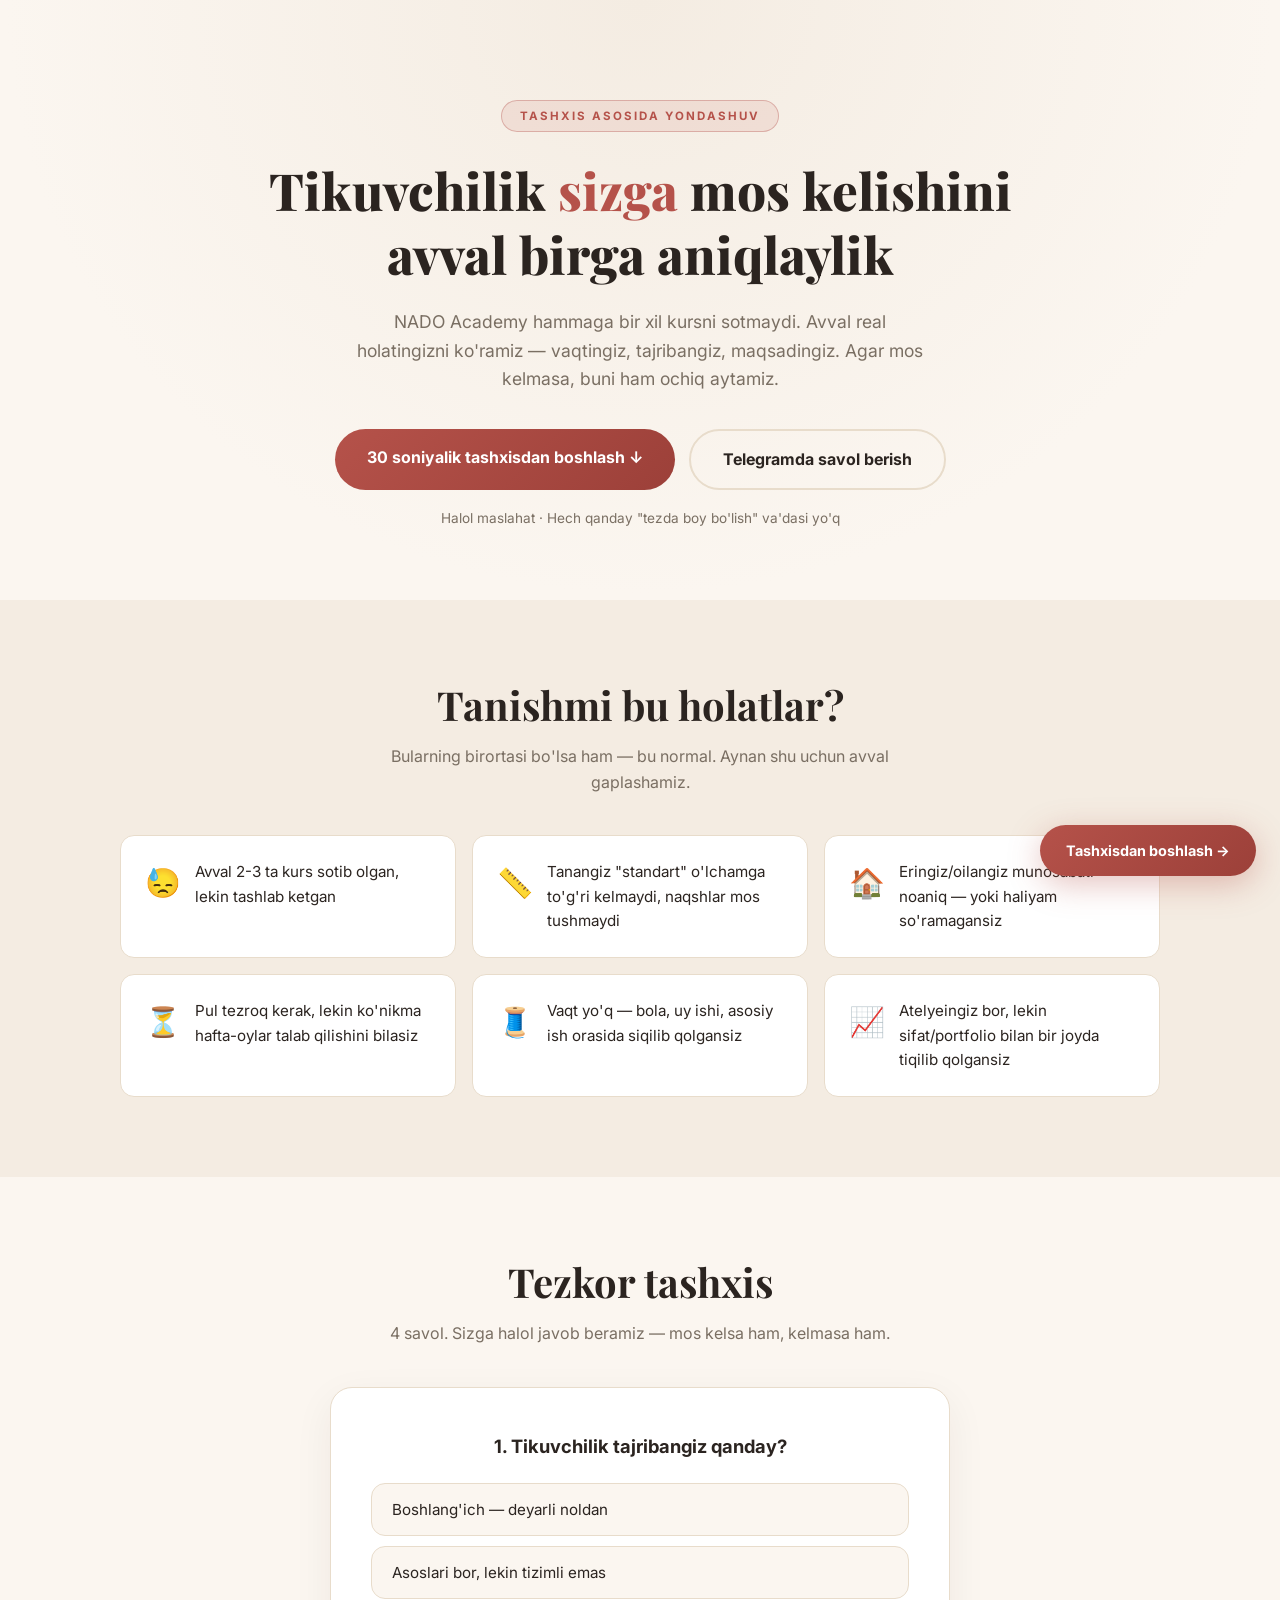
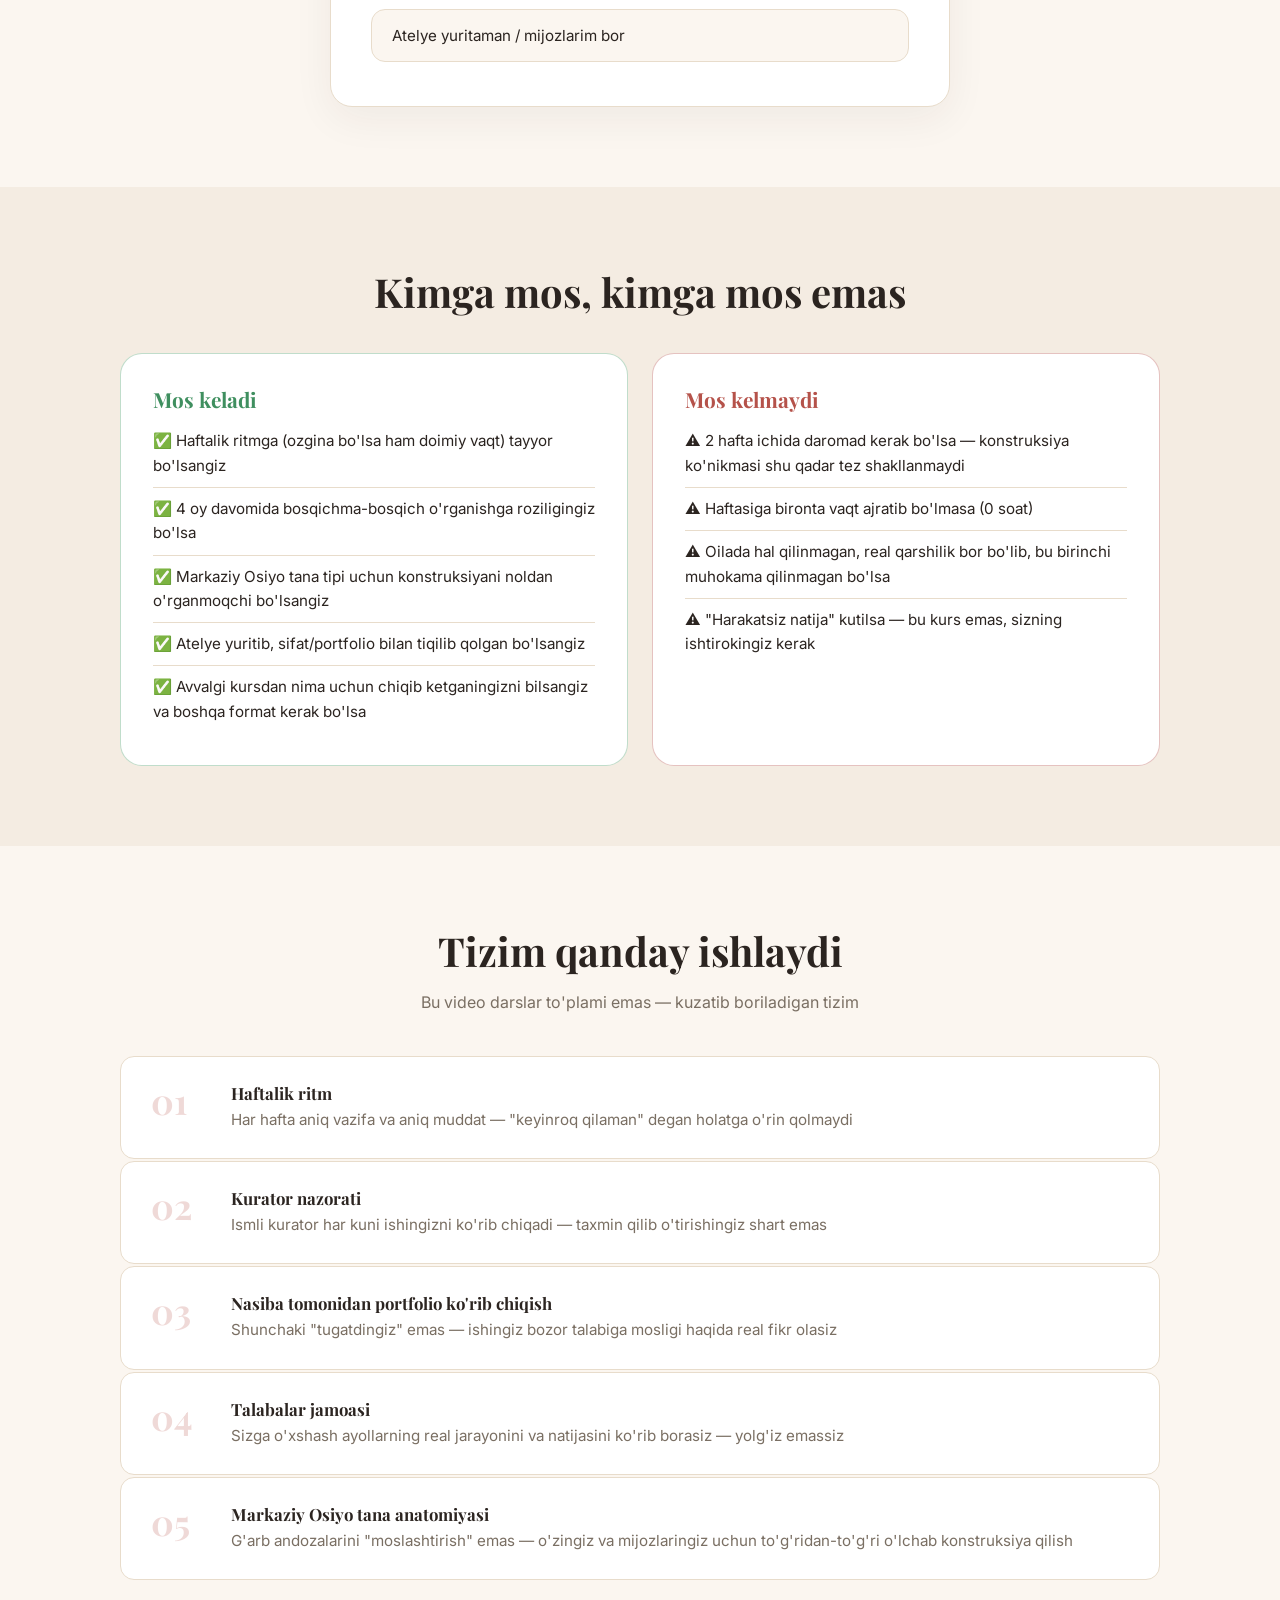
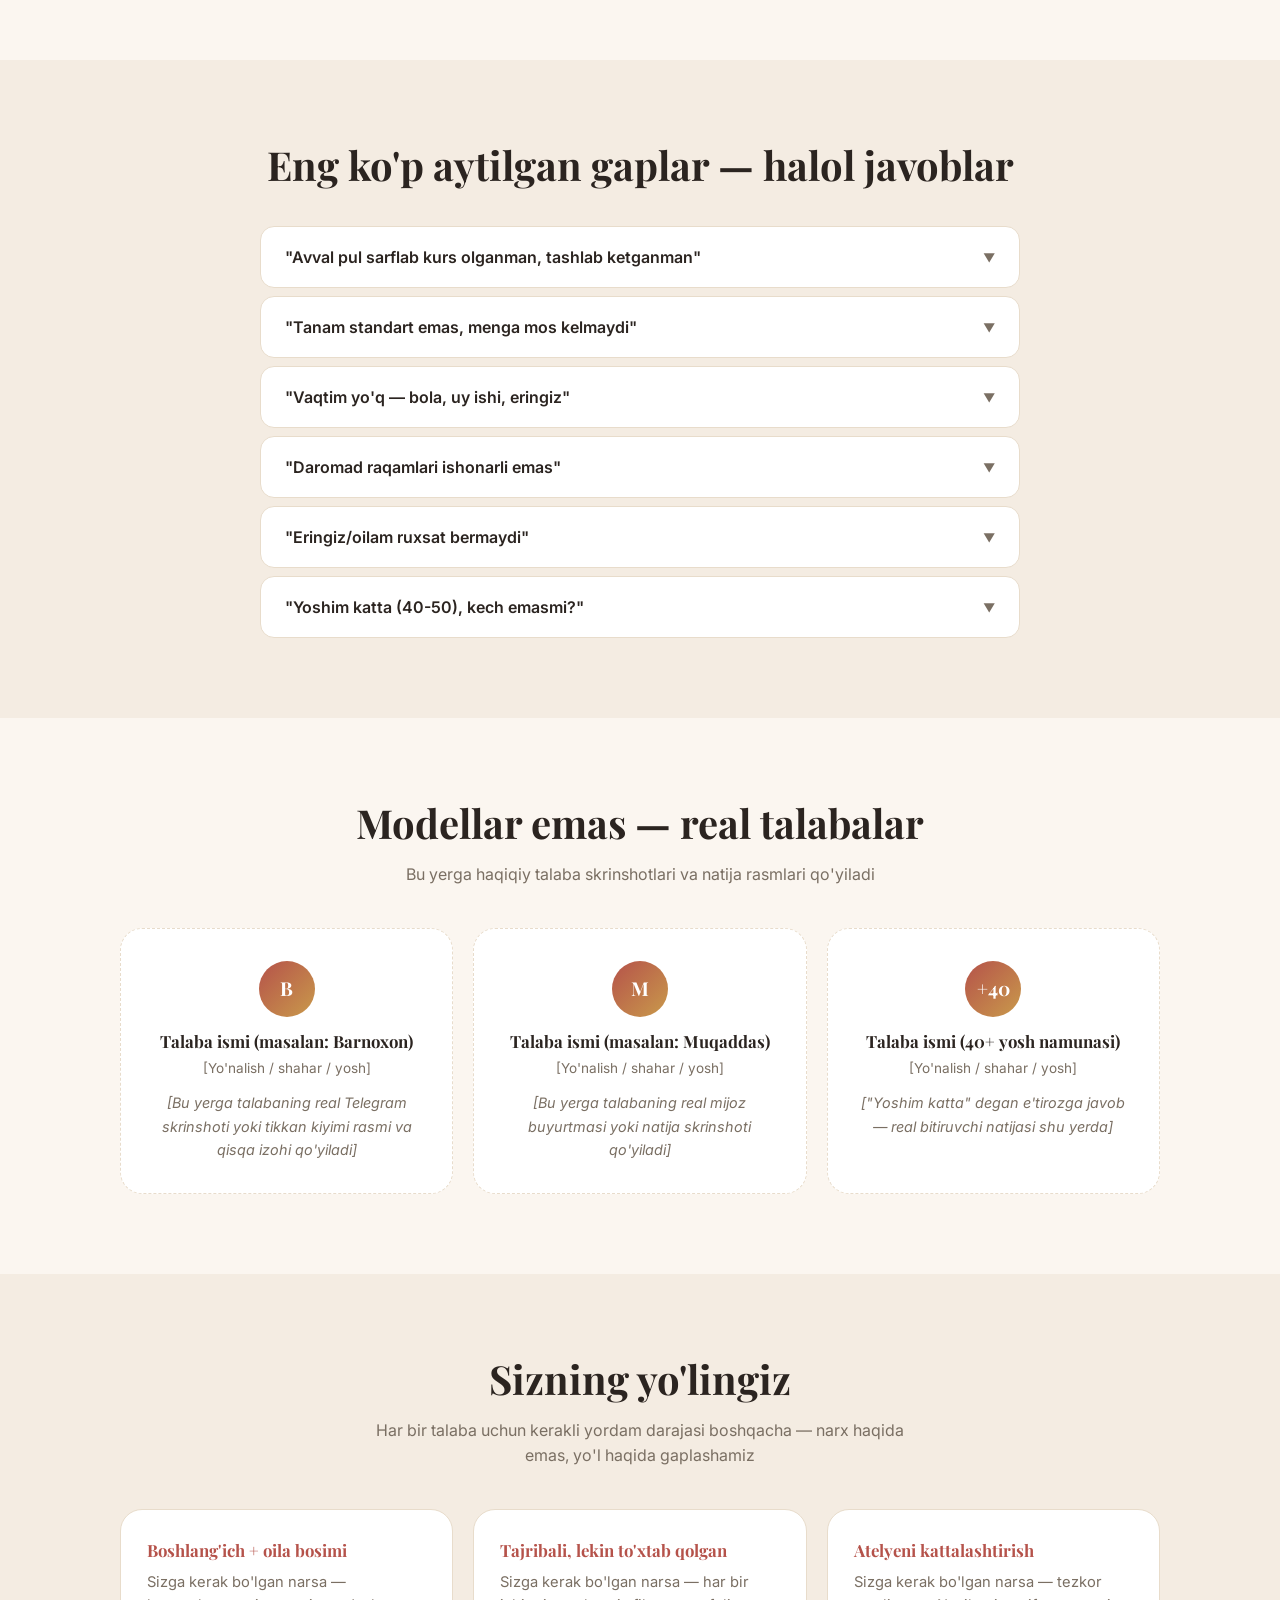
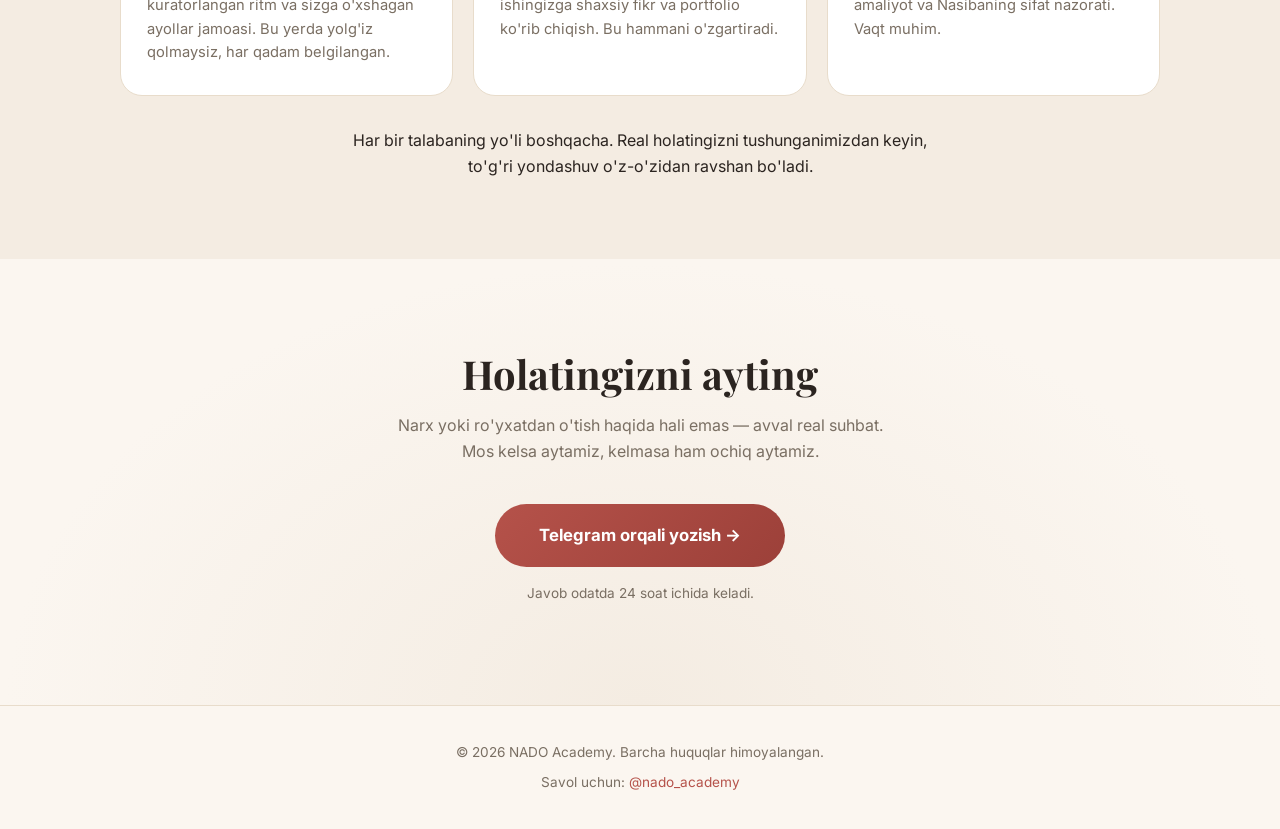
==== website-sewing/index.html @ 24479445 "feat: add NADO Academy diagnostic landing page for sewing course Separate landing page (website-sewi" ====
<!DOCTYPE html>
<html lang="uz">
<head>
  <meta charset="UTF-8" />
  <meta name="viewport" content="width=device-width, initial-scale=1.0" />
  <title>NADO Academy — Tikuvchilikda sizga mos yo'lni birga topamiz</title>
  <meta name="description" content="Kurs sotmaymiz — avval real holatingizni tahlil qilamiz. Konstruksiya, tikuv va atelye uchun halol tashxis va shaxsiy yo'l." />
  <link rel="preconnect" href="https://fonts.googleapis.com" />
  <link href="https://fonts.googleapis.com/css2?family=Playfair+Display:wght@600;700;800&family=Inter:wght@400;500;600;700;800&display=swap" rel="stylesheet" />
  <link rel="stylesheet" href="style.css" />
</head>
<body>

<!-- ═══════════════════════════════════════════
     HERO
════════════════════════════════════════════ -->
<section class="hero">
  <div class="container">
    <div class="badge">TASHXIS ASOSIDA YONDASHUV</div>
    <h1>
      Tikuvchilik <span class="accent">sizga</span> mos kelishini<br>
      avval birga aniqlaylik
    </h1>
    <p class="hero-sub">
      NADO Academy hammaga bir xil kursni sotmaydi. Avval real holatingizni ko'ramiz —
      vaqtingiz, tajribangiz, maqsadingiz. Agar mos kelmasa, buni ham ochiq aytamiz.
    </p>
    <div class="hero-actions">
      <a href="#diagnosis" class="btn btn-primary">30 soniyalik tashxisdan boshlash ↓</a>
      <a href="https://t.me/nado_academy" target="_blank" class="btn btn-outline">Telegramda savol berish</a>
    </div>
    <p class="hero-note">Halol maslahat · Hech qanday "tezda boy bo'lish" va'dasi yo'q</p>
  </div>
</section>

<!-- ═══════════════════════════════════════════
     REALITY CHECK
════════════════════════════════════════════ -->
<section class="reality">
  <div class="container">
    <h2>Tanishmi bu holatlar?</h2>
    <p class="section-sub">Bularning birortasi bo'lsa ham — bu normal. Aynan shu uchun avval gaplashamiz.</p>
    <div class="reality-grid">
      <div class="reality-card">
        <span class="reality-icon">😓</span>
        <p>Avval 2-3 ta kurs sotib olgan, lekin tashlab ketgan</p>
      </div>
      <div class="reality-card">
        <span class="reality-icon">📏</span>
        <p>Tanangiz "standart" o'lchamga to'g'ri kelmaydi, naqshlar mos tushmaydi</p>
      </div>
      <div class="reality-card">
        <span class="reality-icon">🏠</span>
        <p>Eringiz/oilangiz munosabati noaniq — yoki haliyam so'ramagansiz</p>
      </div>
      <div class="reality-card">
        <span class="reality-icon">⏳</span>
        <p>Pul tezroq kerak, lekin ko'nikma hafta-oylar talab qilishini bilasiz</p>
      </div>
      <div class="reality-card">
        <span class="reality-icon">🧵</span>
        <p>Vaqt yo'q — bola, uy ishi, asosiy ish orasida siqilib qolgansiz</p>
      </div>
      <div class="reality-card">
        <span class="reality-icon">📈</span>
        <p>Atelyeingiz bor, lekin sifat/portfolio bilan bir joyda tiqilib qolgansiz</p>
      </div>
    </div>
  </div>
</section>

<!-- ═══════════════════════════════════════════
     DIAGNOSIS QUIZ
════════════════════════════════════════════ -->
<section class="diagnosis" id="diagnosis">
  <div class="container">
    <h2>Tezkor tashxis</h2>
    <p class="section-sub">4 savol. Sizga halol javob beramiz — mos kelsa ham, kelmasa ham.</p>

    <div class="quiz-box" id="quizBox">

      <div class="quiz-step active" data-step="1">
        <p class="quiz-q">1. Tikuvchilik tajribangiz qanday?</p>
        <div class="quiz-opts">
          <button class="quiz-opt" data-q="experience" data-v="beginner">Boshlang'ich — deyarli noldan</button>
          <button class="quiz-opt" data-q="experience" data-v="basic">Asoslari bor, lekin tizimli emas</button>
          <button class="quiz-opt" data-q="experience" data-v="atelier">Atelye yuritaman / mijozlarim bor</button>
        </div>
      </div>

      <div class="quiz-step" data-step="2">
        <p class="quiz-q">2. Haftasiga real qancha vaqt ajrata olasiz?</p>
        <div class="quiz-opts">
          <button class="quiz-opt" data-q="time" data-v="low">3 soatdan kam</button>
          <button class="quiz-opt" data-q="time" data-v="mid">3–7 soat</button>
          <button class="quiz-opt" data-q="time" data-v="high">7 soatdan ko'p</button>
        </div>
      </div>

      <div class="quiz-step" data-step="3">
        <p class="quiz-q">3. Avval kurs sotib olib, tashlab ketganmisiz?</p>
        <div class="quiz-opts">
          <button class="quiz-opt" data-q="history" data-v="dropped">Ha, bir nechta marta</button>
          <button class="quiz-opt" data-q="history" data-v="finished">Tugatdim, lekin natija kam bo'ldi</button>
          <button class="quiz-opt" data-q="history" data-v="first">Yo'q, birinchi marta</button>
        </div>
      </div>

      <div class="quiz-step" data-step="4">
        <p class="quiz-q">4. Maqsadingiz nima?</p>
        <div class="quiz-opts">
          <button class="quiz-opt" data-q="goal" data-v="fast">Iloji boricha tez daromad</button>
          <button class="quiz-opt" data-q="goal" data-v="income">Doimiy qo'shimcha/asosiy daromad</button>
          <button class="quiz-opt" data-q="goal" data-v="scale">Mavjud atelyeni kattalashtirish</button>
        </div>
      </div>

      <div class="quiz-result" data-step="result">
        <div id="resultContent"></div>
        <a href="https://t.me/nado_academy" target="_blank" class="btn btn-primary">Holatimni batafsil aytaman →</a>
        <button class="quiz-restart" onclick="restartQuiz()">↺ Qaytadan boshlash</button>
      </div>

    </div>
  </div>
</section>

<!-- ═══════════════════════════════════════════
     FOR WHOM
════════════════════════════════════════════ -->
<section class="forwhom">
  <div class="container">
    <h2>Kimga mos, kimga mos emas</h2>
    <div class="fw-grid">
      <div class="fw-yes">
        <h3>Mos keladi</h3>
        <ul>
          <li>Haftalik ritmga (ozgina bo'lsa ham doimiy vaqt) tayyor bo'lsangiz</li>
          <li>4 oy davomida bosqichma-bosqich o'rganishga roziligingiz bo'lsa</li>
          <li>Markaziy Osiyo tana tipi uchun konstruksiyani noldan o'rganmoqchi bo'lsangiz</li>
          <li>Atelye yuritib, sifat/portfolio bilan tiqilib qolgan bo'lsangiz</li>
          <li>Avvalgi kursdan nima uchun chiqib ketganingizni bilsangiz va boshqa format kerak bo'lsa</li>
        </ul>
      </div>
      <div class="fw-no">
        <h3>Mos kelmaydi</h3>
        <ul>
          <li>2 hafta ichida daromad kerak bo'lsa — konstruksiya ko'nikmasi shu qadar tez shakllanmaydi</li>
          <li>Haftasiga bironta vaqt ajratib bo'lmasa (0 soat)</li>
          <li>Oilada hal qilinmagan, real qarshilik bor bo'lib, bu birinchi muhokama qilinmagan bo'lsa</li>
          <li>"Harakatsiz natija" kutilsa — bu kurs emas, sizning ishtirokingiz kerak</li>
        </ul>
      </div>
    </div>
  </div>
</section>

<!-- ═══════════════════════════════════════════
     SYSTEM (not features)
════════════════════════════════════════════ -->
<section class="system">
  <div class="container">
    <h2>Tizim qanday ishlaydi</h2>
    <p class="section-sub">Bu video darslar to'plami emas — kuzatib boriladigan tizim</p>
    <div class="system-list">
      <div class="system-item">
        <div class="system-num">01</div>
        <div>
          <h4>Haftalik ritm</h4>
          <p>Har hafta aniq vazifa va aniq muddat — "keyinroq qilaman" degan holatga o'rin qolmaydi</p>
        </div>
      </div>
      <div class="system-item">
        <div class="system-num">02</div>
        <div>
          <h4>Kurator nazorati</h4>
          <p>Ismli kurator har kuni ishingizni ko'rib chiqadi — taxmin qilib o'tirishingiz shart emas</p>
        </div>
      </div>
      <div class="system-item">
        <div class="system-num">03</div>
        <div>
          <h4>Nasiba tomonidan portfolio ko'rib chiqish</h4>
          <p>Shunchaki "tugatdingiz" emas — ishingiz bozor talabiga mosligi haqida real fikr olasiz</p>
        </div>
      </div>
      <div class="system-item">
        <div class="system-num">04</div>
        <div>
          <h4>Talabalar jamoasi</h4>
          <p>Sizga o'xshash ayollarning real jarayonini va natijasini ko'rib borasiz — yolg'iz emassiz</p>
        </div>
      </div>
      <div class="system-item">
        <div class="system-num">05</div>
        <div>
          <h4>Markaziy Osiyo tana anatomiyasi</h4>
          <p>G'arb andozalarini "moslashtirish" emas — o'zingiz va mijozlaringiz uchun to'g'ridan-to'g'ri o'lchab konstruksiya qilish</p>
        </div>
      </div>
    </div>
  </div>
</section>

<!-- ═══════════════════════════════════════════
     OBJECTIONS / FAQ
════════════════════════════════════════════ -->
<section class="faq">
  <div class="container">
    <h2>Eng ko'p aytilgan gaplar — halol javoblar</h2>
    <div class="faq-list">
      <div class="faq-item">
        <button class="faq-q" onclick="toggleFaq(this)">
          "Avval pul sarflab kurs olganman, tashlab ketganman"
          <span class="faq-arrow">▼</span>
        </button>
        <div class="faq-a">
          Bu juda muhim signal. Avval nimadan to'xtaganingizni aniqlashtiramiz — kontent zerikarli edi,
          qo'llab-quvvatlash yo'q edi, yoki motivatsiya yo'qoldi. Bu yerda haftalik kuzatuv va har kuni
          ishingizni ko'rib turadigan kurator bor — aynan "tashlab ketish" muammosiga qarshi qurilgan format.
          Lekin agar sabab boshqacha bo'lsa, buni ham ochiq aytamiz.
        </div>
      </div>
      <div class="faq-item">
        <button class="faq-q" onclick="toggleFaq(this)">
          "Tanam standart emas, menga mos kelmaydi"
          <span class="faq-arrow">▼</span>
        </button>
        <div class="faq-a">
          Bu kursda tayyor andozani tanangizga "moslashtirish" o'rgatilmaydi — Markaziy Osiyo ayollari
          tana tipiga mos o'lchash va konstruksiya qilish o'rgatiladi. Bu nafaqat o'zingiz, balki turli
          tana tipidagi mijozlaringiz uchun ham ishlaydi.
        </div>
      </div>
      <div class="faq-item">
        <button class="faq-q" onclick="toggleFaq(this)">
          "Vaqtim yo'q — bola, uy ishi, eringiz"
          <span class="faq-arrow">▼</span>
        </button>
        <div class="faq-a">
          Haqiqatda haftasiga necha soat ajrata olasizni o'zingiz bilasiz. Platforma 24/7 ochiq,
          jonli darslar oyiga atiga 2 marta. Lekin agar haftasiga 0 soat bo'lsa — halol aytamiz: bu kurs
          hozir emas, keyinroq mos keladi. Vaqt muammosi bormi yoki energiya/tartib muammosi — buni
          birga aniqlashtiramiz.
        </div>
      </div>
      <div class="faq-item">
        <button class="faq-q" onclick="toggleFaq(this)">
          "Daromad raqamlari ishonarli emas"
          <span class="faq-arrow">▼</span>
        </button>
        <div class="faq-a">
          To'g'ri, raqamlarga ishonmang. Real talabalarning Telegram skrinshotlari, real tikilgan
          kiyimlari, real mijoz buyurtmalarini ko'rsatamiz — modellar emas, sizga o'xshagan odamlar.
          Quyida namunalarni ko'ring.
        </div>
      </div>
      <div class="faq-item">
        <button class="faq-q" onclick="toggleFaq(this)">
          "Eringiz/oilam ruxsat bermaydi"
          <span class="faq-arrow">▼</span>
        </button>
        <div class="faq-a">
          Bu — haqiqatan aytilgan "yo'q"mi, yoki siz so'ramasdan shunday deb o'ylayapsizmi? Agar
          haqiqatan qarshilik bo'lsa, avval shuni hal qilish kerak — kurs buni hal qilmaydi.
          Lekin ko'pincha "birinchi oyda daromad qilaman" deb aniq reja bilan gaplashilganda
          munosabat o'zgaradi. Bu hobbi emas, kasb — va u uydan boshlanadi.
        </div>
      </div>
      <div class="faq-item">
        <button class="faq-q" onclick="toggleFaq(this)">
          "Yoshim katta (40-50), kech emasmi?"
          <span class="faq-arrow">▼</span>
        </button>
        <div class="faq-a">
          Yosh — muammo emas, ko'nikma yo'qligi muammo. Va ko'nikma 4 oyda shakllanadi.
          Quyida 40 yoshdan oshgan bitiruvchilarimiz natijalarini ko'rasiz.
        </div>
      </div>
    </div>
  </div>
</section>

<!-- ═══════════════════════════════════════════
     TESTIMONIALS (placeholder — almashtirish kerak)
════════════════════════════════════════════ -->
<section class="testimonials">
  <div class="container">
    <h2>Modellar emas — real talabalar</h2>
    <p class="section-sub">Bu yerga haqiqiy talaba skrinshotlari va natija rasmlari qo'yiladi</p>
    <div class="testi-grid">
      <div class="testi-card">
        <div class="testi-avatar">B</div>
        <h4>Talaba ismi (masalan: Barnoxon)</h4>
        <p class="testi-meta">[Yo'nalish / shahar / yosh]</p>
        <p class="testi-quote">[Bu yerga talabaning real Telegram skrinshoti yoki tikkan kiyimi rasmi va qisqa izohi qo'yiladi]</p>
      </div>
      <div class="testi-card">
        <div class="testi-avatar">M</div>
        <h4>Talaba ismi (masalan: Muqaddas)</h4>
        <p class="testi-meta">[Yo'nalish / shahar / yosh]</p>
        <p class="testi-quote">[Bu yerga talabaning real mijoz buyurtmasi yoki natija skrinshoti qo'yiladi]</p>
      </div>
      <div class="testi-card">
        <div class="testi-avatar">+40</div>
        <h4>Talaba ismi (40+ yosh namunasi)</h4>
        <p class="testi-meta">[Yo'nalish / shahar / yosh]</p>
        <p class="testi-quote">["Yoshim katta" degan e'tirozga javob — real bitiruvchi natijasi shu yerda]</p>
      </div>
    </div>
  </div>
</section>

<!-- ═══════════════════════════════════════════
     POSITIONING (narx emas, yo'l)
════════════════════════════════════════════ -->
<section class="positioning">
  <div class="container">
    <h2>Sizning yo'lingiz</h2>
    <p class="section-sub">Har bir talaba uchun kerakli yordam darajasi boshqacha — narx haqida emas, yo'l haqida gaplashamiz</p>
    <div class="pos-grid">
      <div class="pos-card">
        <h4>Boshlang'ich + oila bosimi</h4>
        <p>Sizga kerak bo'lgan narsa — kuratorlangan ritm va sizga o'xshagan ayollar jamoasi.
        Bu yerda yolg'iz qolmaysiz, har qadam belgilangan.</p>
      </div>
      <div class="pos-card">
        <h4>Tajribali, lekin to'xtab qolgan</h4>
        <p>Sizga kerak bo'lgan narsa — har bir ishingizga shaxsiy fikr va portfolio ko'rib chiqish.
        Bu hammani o'zgartiradi.</p>
      </div>
      <div class="pos-card">
        <h4>Atelyeni kattalashtirish</h4>
        <p>Sizga kerak bo'lgan narsa — tezkor amaliyot va Nasibaning sifat nazorati. Vaqt muhim.</p>
      </div>
    </div>
    <p class="pos-bottom">
      Har bir talabaning yo'li boshqacha. Real holatingizni tushunganimizdan keyin,
      to'g'ri yondashuv o'z-o'zidan ravshan bo'ladi.
    </p>
  </div>
</section>

<!-- ═══════════════════════════════════════════
     FINAL CTA
════════════════════════════════════════════ -->
<section class="form-section" id="contact">
  <div class="container">
    <h2>Holatingizni ayting</h2>
    <p class="section-sub">
      Narx yoki ro'yxatdan o'tish haqida hali emas — avval real suhbat.<br>
      Mos kelsa aytamiz, kelmasa ham ochiq aytamiz.
    </p>
    <a href="https://t.me/nado_academy" target="_blank" class="btn btn-primary btn-lg">
      Telegram orqali yozish →
    </a>
    <p class="form-privacy">Javob odatda 24 soat ichida keladi.</p>
  </div>
</section>

<!-- ═══════════════════════════════════════════
     FOOTER
════════════════════════════════════════════ -->
<footer class="footer">
  <div class="container">
    <p>© 2026 NADO Academy. Barcha huquqlar himoyalangan.</p>
    <p class="footer-contact">
      Savol uchun: <a href="https://t.me/nado_academy" target="_blank">@nado_academy</a>
    </p>
  </div>
</footer>

<!-- Sticky CTA -->
<div class="sticky-cta">
  <a href="#diagnosis" class="btn btn-primary">Tashxisdan boshlash →</a>
</div>

<script src="script.js"></script>
</body>
</html>
---- website-sewing/style.css ----
/* ═══════════════════════════════════════
   ROOT & RESET
═══════════════════════════════════════ */
*, *::before, *::after { box-sizing: border-box; margin: 0; padding: 0; }

:root {
  --accent:    #B5524A;
  --accent2:   #9C4039;
  --gold:      #C99A4B;
  --cream:     #FBF6F0;
  --cream2:    #F4ECE2;
  --card:      #FFFFFF;
  --border:    #E8DCCB;
  --dark:      #2B2420;
  --muted:     #7A6F63;
  --white:     #FFFFFF;
  --radius:    14px;
  --radius-lg: 22px;
  --serif: 'Playfair Display', serif;
}

html { scroll-behavior: smooth; }

body {
  font-family: 'Inter', sans-serif;
  background: var(--cream);
  color: var(--dark);
  font-size: 16px;
  line-height: 1.6;
  overflow-x: hidden;
}

.container {
  max-width: 1080px;
  margin: 0 auto;
  padding: 0 20px;
}

h1, h2, h3, h4 { line-height: 1.25; color: var(--dark); font-family: var(--serif); }
h2 { font-size: clamp(1.8rem, 4vw, 2.5rem); font-weight: 700; margin-bottom: 14px; text-align: center; }
h3 { font-size: 1.3rem; font-weight: 700; margin-bottom: 8px; }
h4 { font-size: 1.05rem; font-weight: 700; margin-bottom: 6px; }

a { text-decoration: none; color: inherit; }
ul { list-style: none; }

.section-sub {
  text-align: center;
  color: var(--muted);
  margin-bottom: 40px;
  font-size: 1rem;
  max-width: 560px;
  margin-left: auto;
  margin-right: auto;
}

/* ═══════════════════════════════════════
   BUTTONS
═══════════════════════════════════════ */
.btn {
  display: inline-block;
  padding: 16px 32px;
  border-radius: 50px;
  font-size: 1rem;
  font-weight: 700;
  cursor: pointer;
  transition: all 0.2s;
  border: none;
  text-align: center;
  font-family: 'Inter', sans-serif;
}
.btn-primary {
  background: linear-gradient(135deg, var(--accent), var(--accent2));
  color: var(--white);
}
.btn-primary:hover { opacity: 0.92; transform: translateY(-2px); box-shadow: 0 8px 24px rgba(181,82,74,0.3); }
.btn-outline {
  background: transparent;
  color: var(--dark);
  border: 2px solid var(--border);
}
.btn-outline:hover { border-color: var(--accent); color: var(--accent); }
.btn-lg { padding: 18px 44px; font-size: 1.05rem; }
.btn-full { width: 100%; display: block; }

/* ═══════════════════════════════════════
   HERO
═══════════════════════════════════════ */
.hero {
  background: radial-gradient(ellipse at 50% 0%, var(--cream2) 0%, var(--cream) 70%);
  padding: 100px 0 70px;
  text-align: center;
}
.badge {
  display: inline-block;
  background: rgba(181,82,74,0.1);
  border: 1px solid rgba(181,82,74,0.35);
  color: var(--accent);
  font-size: 0.72rem;
  font-weight: 700;
  letter-spacing: 2px;
  padding: 6px 18px;
  border-radius: 50px;
  margin-bottom: 26px;
}
.hero h1 {
  font-size: clamp(2rem, 5vw, 3.2rem);
  font-weight: 800;
  margin-bottom: 22px;
  max-width: 760px;
  margin-left: auto;
  margin-right: auto;
}
.accent { color: var(--accent); }
.hero-sub {
  color: var(--muted);
  font-size: 1.1rem;
  max-width: 580px;
  margin: 0 auto 36px;
}
.hero-actions {
  display: flex;
  gap: 14px;
  justify-content: center;
  flex-wrap: wrap;
  margin-bottom: 18px;
}
.hero-note { margin-top: 8px; font-size: 0.85rem; color: var(--muted); }

/* ═══════════════════════════════════════
   REALITY CHECK
═══════════════════════════════════════ */
.reality { padding: 80px 0; background: var(--cream2); }
.reality-grid {
  display: grid;
  grid-template-columns: repeat(auto-fit, minmax(260px, 1fr));
  gap: 16px;
  margin-top: 16px;
}
.reality-card {
  background: var(--card);
  border: 1px solid var(--border);
  border-radius: var(--radius);
  padding: 24px;
  display: flex;
  align-items: flex-start;
  gap: 14px;
  transition: border-color 0.2s;
}
.reality-card:hover { border-color: var(--accent); }
.reality-icon { font-size: 1.8rem; flex-shrink: 0; }
.reality-card p { color: var(--dark); font-size: 0.95rem; }

/* ═══════════════════════════════════════
   DIAGNOSIS QUIZ
═══════════════════════════════════════ */
.diagnosis { padding: 80px 0; }
.quiz-box {
  max-width: 620px;
  margin: 32px auto 0;
  background: var(--card);
  border: 1px solid var(--border);
  border-radius: var(--radius-lg);
  padding: 44px 40px;
  box-shadow: 0 12px 40px rgba(43,36,32,0.06);
}
.quiz-step { display: none; }
.quiz-step.active { display: block; animation: fadeIn 0.3s ease; }
@keyframes fadeIn { from { opacity: 0; transform: translateY(8px); } to { opacity: 1; transform: translateY(0); } }
.quiz-q { font-size: 1.15rem; font-weight: 700; margin-bottom: 22px; text-align: center; }
.quiz-opts { display: flex; flex-direction: column; gap: 10px; }
.quiz-opt {
  background: var(--cream);
  border: 1px solid var(--border);
  border-radius: var(--radius);
  padding: 16px 20px;
  font-size: 0.95rem;
  font-family: inherit;
  color: var(--dark);
  text-align: left;
  cursor: pointer;
  transition: all 0.2s;
}
.quiz-opt:hover { border-color: var(--accent); background: var(--cream2); }
.quiz-progress {
  display: flex;
  justify-content: center;
  gap: 6px;
  margin-top: 28px;
}
.quiz-progress span {
  width: 8px; height: 8px;
  border-radius: 50%;
  background: var(--border);
}
.quiz-progress span.done { background: var(--accent); }

.quiz-result { display: none; text-align: center; }
.quiz-result.active { display: block; animation: fadeIn 0.3s ease; }
.quiz-result h3 { margin-bottom: 12px; }
.quiz-result p { color: var(--muted); margin-bottom: 24px; }
.quiz-result .btn { margin-bottom: 14px; }
.quiz-restart {
  display: block;
  margin: 0 auto;
  background: none;
  border: none;
  color: var(--muted);
  font-size: 0.85rem;
  cursor: pointer;
  text-decoration: underline;
  font-family: inherit;
}

/* ═══════════════════════════════════════
   FOR WHOM
═══════════════════════════════════════ */
.forwhom { padding: 80px 0; background: var(--cream2); }
.fw-grid {
  display: grid;
  grid-template-columns: 1fr 1fr;
  gap: 24px;
  margin-top: 36px;
}
.fw-yes, .fw-no {
  background: var(--card);
  border-radius: var(--radius-lg);
  padding: 32px;
}
.fw-yes { border: 1px solid rgba(74,158,108,0.35); }
.fw-no  { border: 1px solid rgba(181,82,74,0.35); }
.fw-yes h3 { color: #3f8f5f; }
.fw-no  h3 { color: var(--accent); }
.fw-yes li::before { content: '✅ '; }
.fw-no  li::before { content: '⚠️ '; }
.fw-yes li, .fw-no li {
  padding: 9px 0;
  border-bottom: 1px solid var(--border);
  font-size: 0.95rem;
  color: var(--dark);
}
.fw-yes li:last-child, .fw-no li:last-child { border-bottom: none; }

/* ═══════════════════════════════════════
   SYSTEM
═══════════════════════════════════════ */
.system { padding: 80px 0; }
.system-list {
  margin-top: 36px;
  display: flex;
  flex-direction: column;
  gap: 2px;
}
.system-item {
  display: flex;
  gap: 24px;
  align-items: flex-start;
  background: var(--card);
  border: 1px solid var(--border);
  border-radius: var(--radius);
  padding: 26px 30px;
  transition: border-color 0.2s;
}
.system-item:hover { border-color: var(--gold); }
.system-num {
  font-family: var(--serif);
  font-size: 2.2rem;
  font-weight: 700;
  color: rgba(181,82,74,0.22);
  min-width: 56px;
  line-height: 1;
}
.system-item h4 { color: var(--dark); margin-bottom: 4px; }
.system-item p { color: var(--muted); font-size: 0.95rem; }

/* ═══════════════════════════════════════
   FAQ
═══════════════════════════════════════ */
.faq { padding: 80px 0; background: var(--cream2); }
.faq-list {
  max-width: 760px;
  margin: 36px auto 0;
  display: flex;
  flex-direction: column;
  gap: 8px;
}
.faq-item {
  background: var(--card);
  border: 1px solid var(--border);
  border-radius: var(--radius);
  overflow: hidden;
}
.faq-q {
  width: 100%;
  background: none;
  border: none;
  color: var(--dark);
  font-size: 1rem;
  font-weight: 600;
  padding: 20px 24px;
  text-align: left;
  cursor: pointer;
  display: flex;
  justify-content: space-between;
  align-items: center;
  gap: 12px;
  font-family: inherit;
}
.faq-q:hover { color: var(--accent); }
.faq-arrow { flex-shrink: 0; transition: transform 0.2s; font-size: 0.75rem; color: var(--muted); }
.faq-q.open .faq-arrow { transform: rotate(180deg); color: var(--accent); }
.faq-a {
  display: none;
  padding: 0 24px 20px;
  color: var(--muted);
  font-size: 0.95rem;
  border-top: 1px solid var(--border);
  padding-top: 16px;
}
.faq-a.show { display: block; }

/* ═══════════════════════════════════════
   TESTIMONIALS
═══════════════════════════════════════ */
.testimonials { padding: 80px 0; }
.testi-grid {
  display: grid;
  grid-template-columns: repeat(auto-fit, minmax(260px, 1fr));
  gap: 20px;
  margin-top: 16px;
}
.testi-card {
  background: var(--card);
  border: 1px dashed var(--border);
  border-radius: var(--radius-lg);
  padding: 32px 26px;
  text-align: center;
}
.testi-avatar {
  width: 56px; height: 56px;
  border-radius: 50%;
  background: linear-gradient(135deg, var(--accent), var(--gold));
  color: var(--white);
  display: flex;
  align-items: center;
  justify-content: center;
  font-family: var(--serif);
  font-weight: 700;
  font-size: 1.2rem;
  margin: 0 auto 14px;
}
.testi-meta { color: var(--muted); font-size: 0.85rem; margin-bottom: 12px; }
.testi-quote { color: var(--muted); font-size: 0.9rem; font-style: italic; }

/* ═══════════════════════════════════════
   POSITIONING
═══════════════════════════════════════ */
.positioning { padding: 80px 0; background: var(--cream2); }
.pos-grid {
  display: grid;
  grid-template-columns: repeat(auto-fit, minmax(240px, 1fr));
  gap: 20px;
  margin-top: 16px;
}
.pos-card {
  background: var(--card);
  border: 1px solid var(--border);
  border-radius: var(--radius-lg);
  padding: 30px 26px;
}
.pos-card h4 { color: var(--accent); margin-bottom: 10px; }
.pos-card p { color: var(--muted); font-size: 0.92rem; }
.pos-bottom {
  text-align: center;
  max-width: 600px;
  margin: 32px auto 0;
  color: var(--dark);
  font-size: 1rem;
}

/* ═══════════════════════════════════════
   FINAL CTA
═══════════════════════════════════════ */
.form-section {
  padding: 90px 0 100px;
  text-align: center;
  background: radial-gradient(ellipse at 50% 100%, var(--cream2) 0%, var(--cream) 70%);
}
.form-privacy { margin-top: 16px; color: var(--muted); font-size: 0.85rem; }

/* ═══════════════════════════════════════
   FOOTER
═══════════════════════════════════════ */
.footer {
  padding: 36px 0;
  border-top: 1px solid var(--border);
  text-align: center;
  color: var(--muted);
  font-size: 0.85rem;
}
.footer-contact { margin-top: 8px; }
.footer-contact a { color: var(--accent); }

/* ═══════════════════════════════════════
   STICKY CTA
═══════════════════════════════════════ */
.sticky-cta {
  position: fixed;
  bottom: 24px;
  right: 24px;
  z-index: 999;
  animation: pulse 2.5s infinite;
}
@keyframes pulse {
  0%, 100% { transform: scale(1); }
  50% { transform: scale(1.04); }
}
.sticky-cta .btn { font-size: 0.9rem; padding: 14px 26px; box-shadow: 0 8px 32px rgba(181,82,74,0.35); }

/* ═══════════════════════════════════════
   RESPONSIVE
═══════════════════════════════════════ */
@media (max-width: 768px) {
  .hero { padding: 70px 0 50px; }
  .fw-grid { grid-template-columns: 1fr; }
  .system-item { flex-direction: column; gap: 12px; }
  .system-num { font-size: 1.6rem; min-width: auto; }
  .quiz-box { padding: 32px 22px; }
  .sticky-cta { bottom: 16px; right: 16px; }
  .sticky-cta .btn { font-size: 0.85rem; padding: 13px 22px; }
  .hero-actions { flex-direction: column; align-items: center; }
}
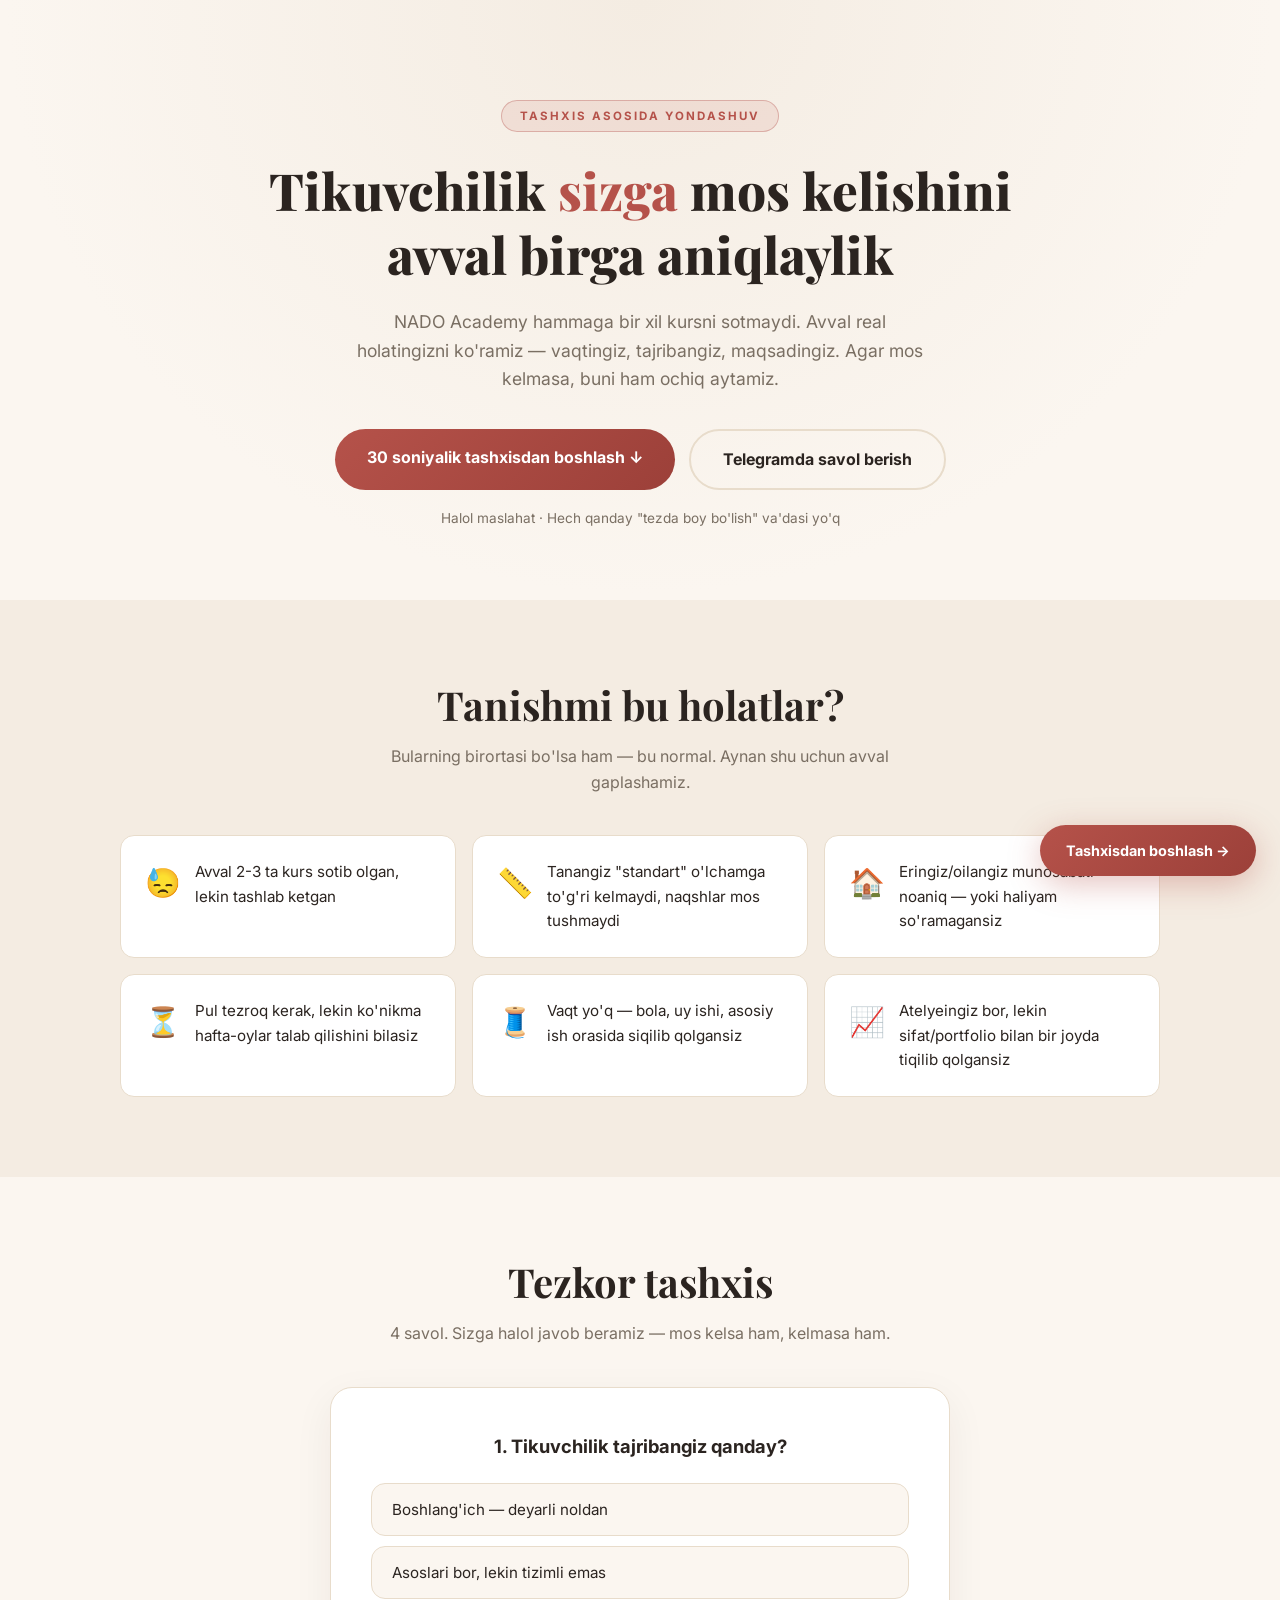
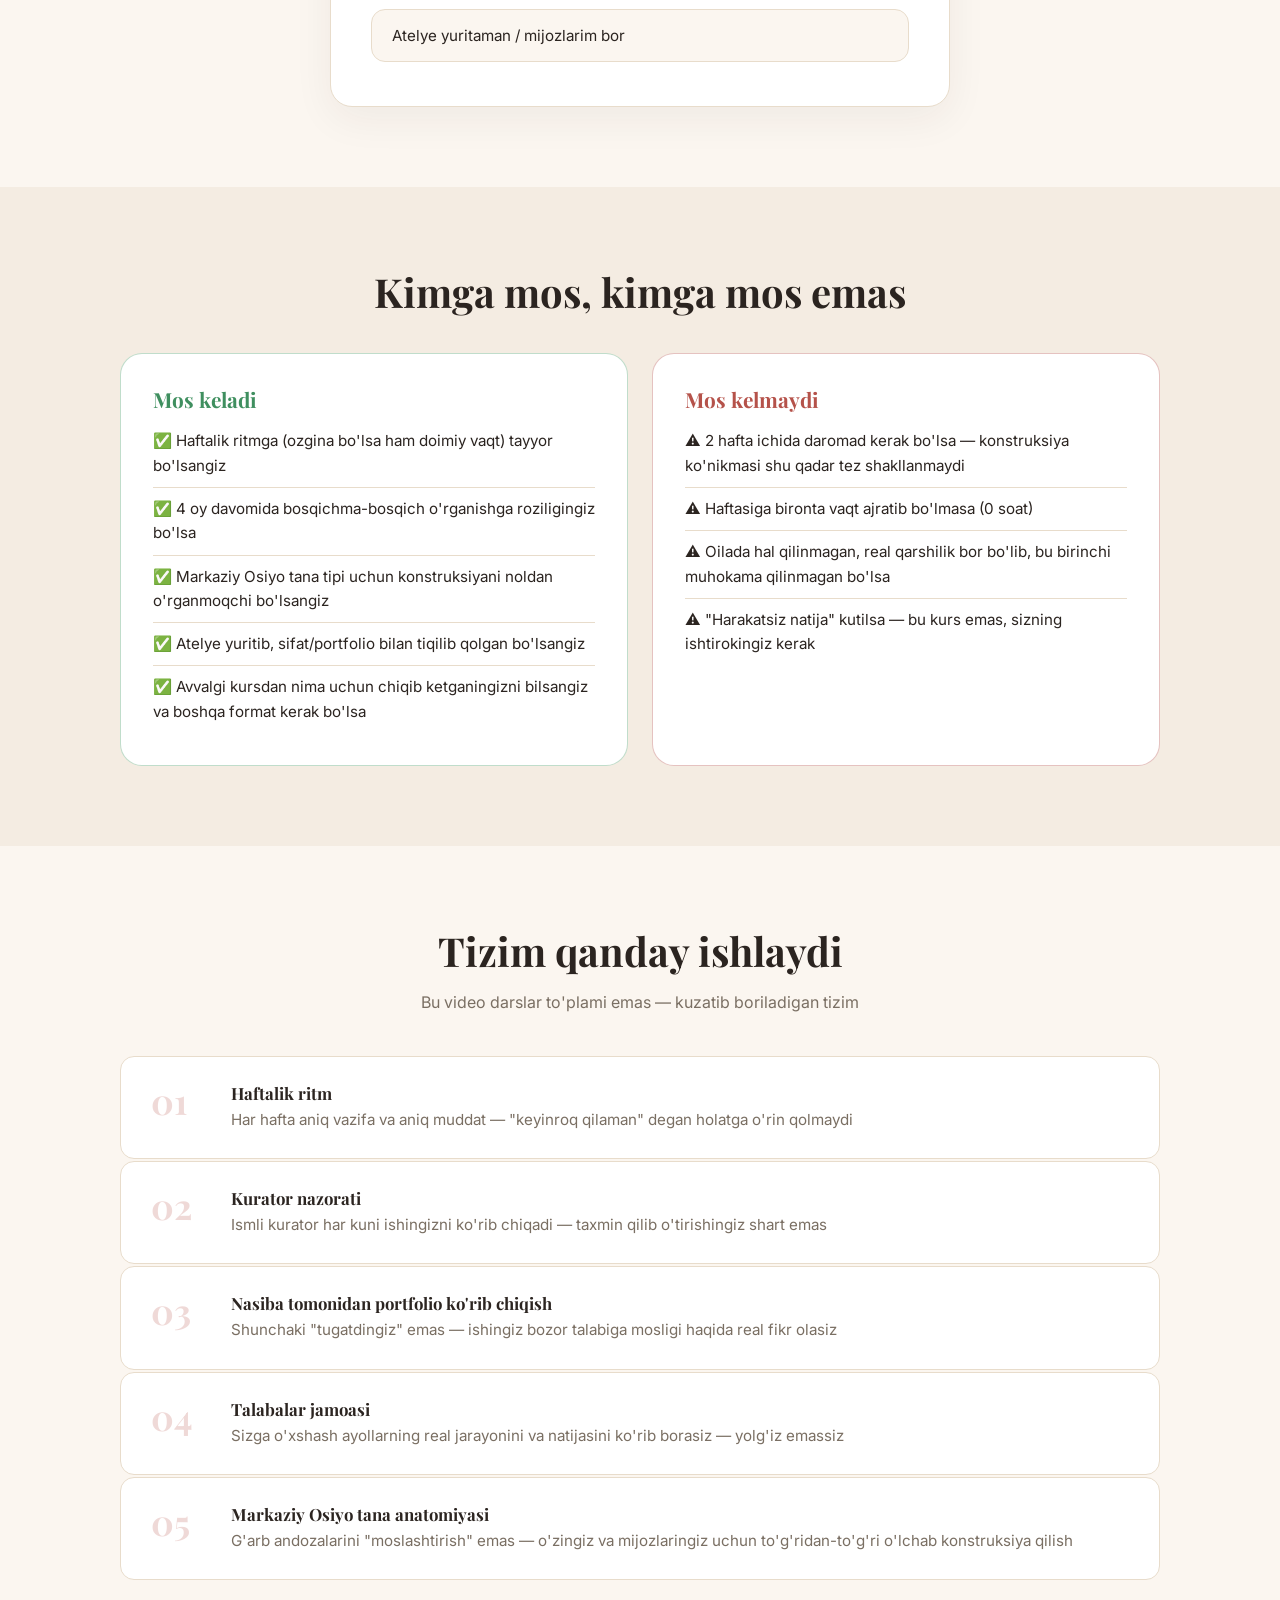
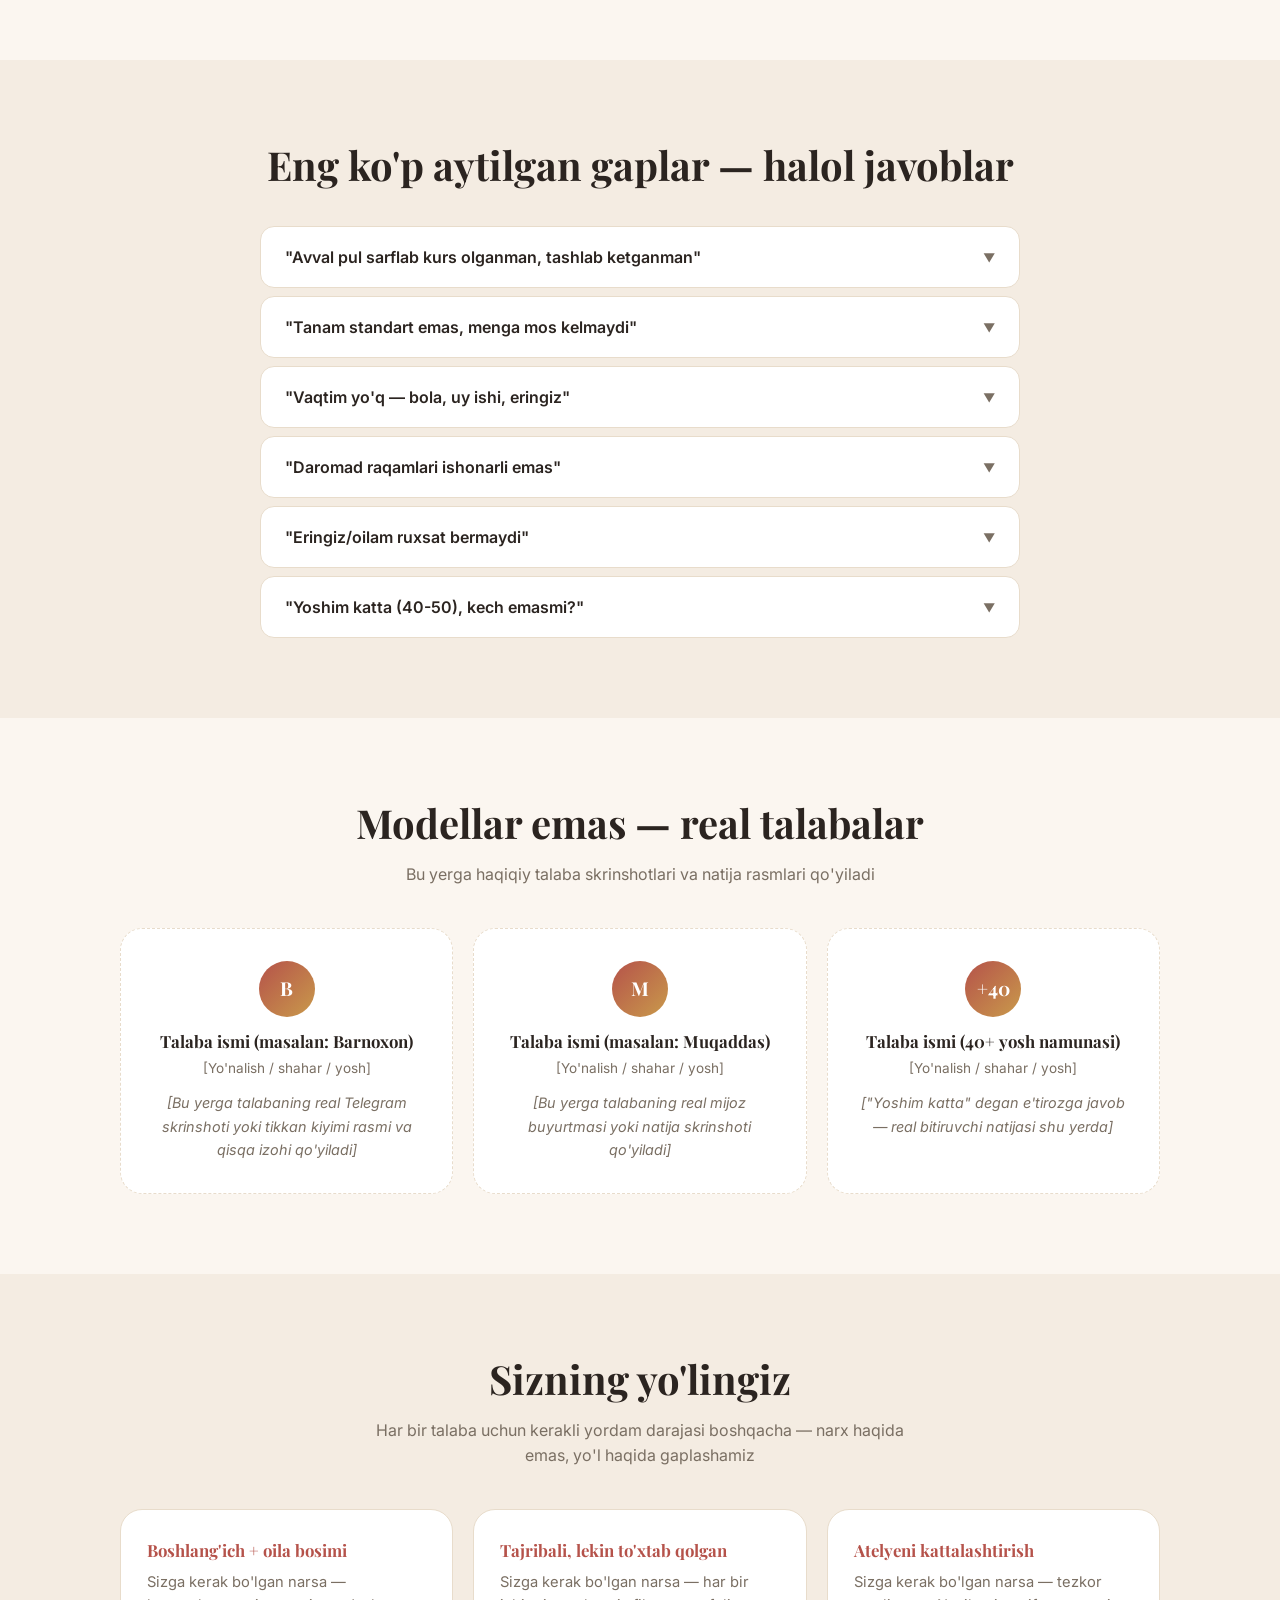
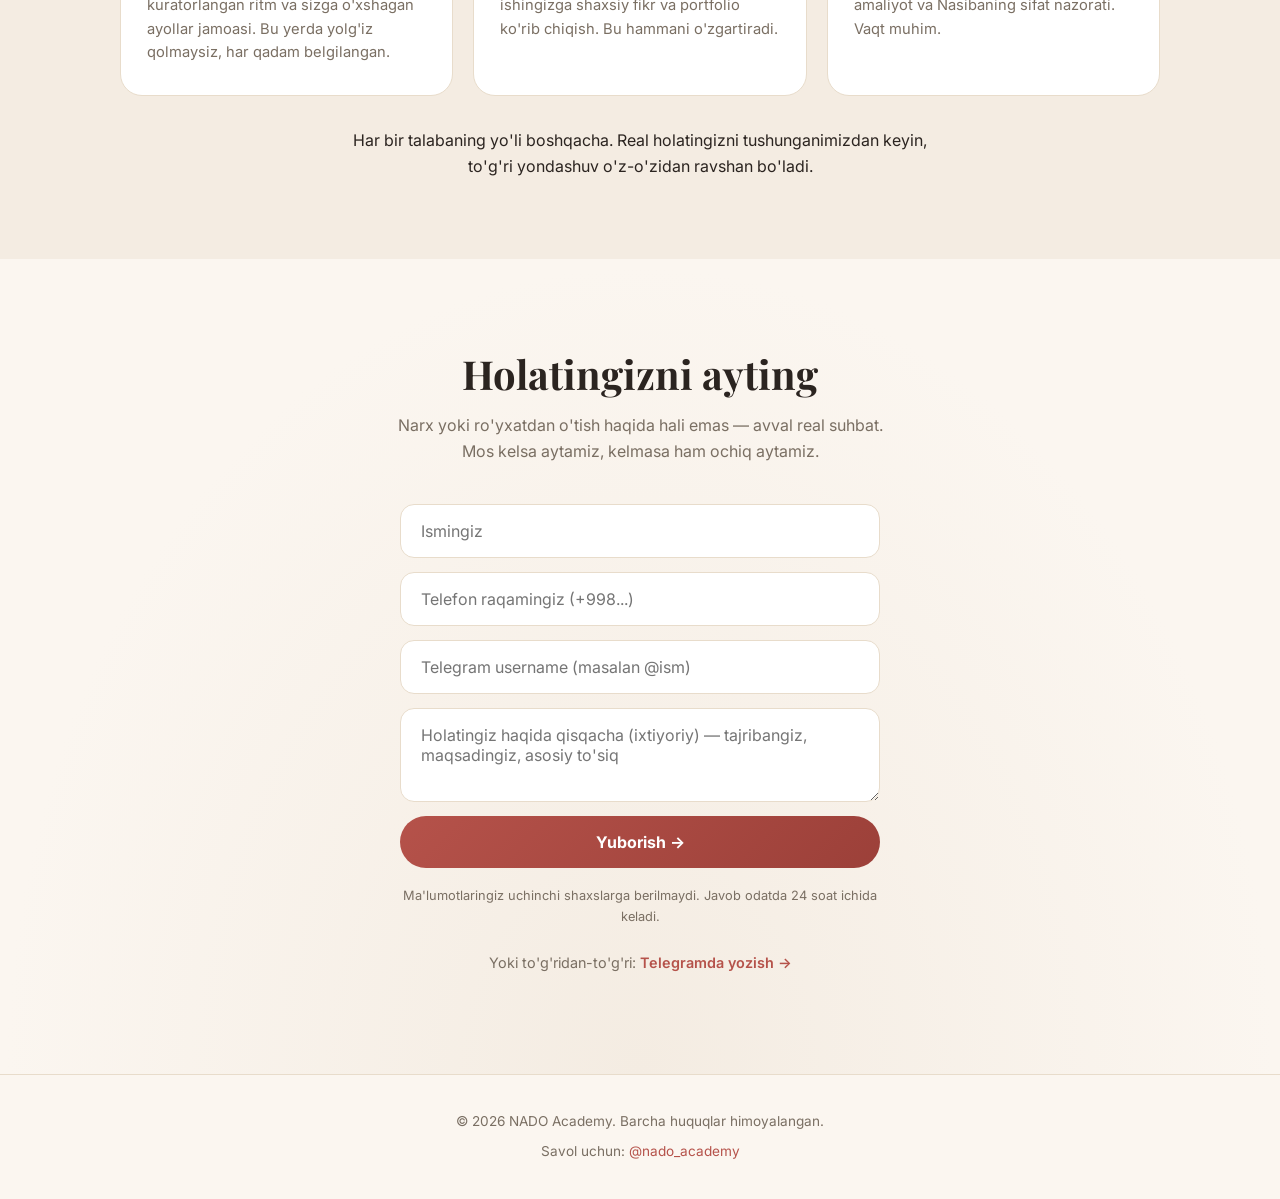
==== commit 9d74f8b4: "feat: add lead capture form to sewing landing page Replace the single Telegram link in the final CTA" ====
--- a/website-sewing/index.html
+++ b/website-sewing/index.html
@@ -351,10 +351,31 @@
       Narx yoki ro'yxatdan o'tish haqida hali emas — avval real suhbat.<br>
       Mos kelsa aytamiz, kelmasa ham ochiq aytamiz.
     </p>
-    <a href="https://t.me/nado_academy" target="_blank" class="btn btn-primary btn-lg">
-      Telegram orqali yozish →
-    </a>
-    <p class="form-privacy">Javob odatda 24 soat ichida keladi.</p>
+
+    <form class="lead-form" id="leadForm" onsubmit="submitForm(event)">
+      <input type="hidden" name="quiz_experience" id="quizExperience" />
+      <input type="hidden" name="quiz_time" id="quizTime" />
+      <input type="hidden" name="quiz_history" id="quizHistory" />
+      <input type="hidden" name="quiz_goal" id="quizGoal" />
+
+      <input type="text" name="name" placeholder="Ismingiz" required />
+      <input type="tel" name="phone" placeholder="Telefon raqamingiz (+998...)" required />
+      <input type="text" name="telegram" placeholder="Telegram username (masalan @ism)" />
+      <textarea name="situation" placeholder="Holatingiz haqida qisqacha (ixtiyoriy) — tajribangiz, maqsadingiz, asosiy to'siq" rows="3"></textarea>
+      <button type="submit" class="btn btn-primary btn-full">
+        Yuborish →
+      </button>
+      <p class="form-privacy">Ma'lumotlaringiz uchinchi shaxslarga berilmaydi. Javob odatda 24 soat ichida keladi.</p>
+    </form>
+    <div class="form-success" id="formSuccess">
+      <div class="success-icon">✅</div>
+      <h3>Arizangiz qabul qilindi!</h3>
+      <p>24 soat ichida siz bilan bog'lanamiz.</p>
+    </div>
+
+    <p class="form-alt">
+      Yoki to'g'ridan-to'g'ri: <a href="https://t.me/nado_academy" target="_blank">Telegramda yozish →</a>
+    </p>
   </div>
 </section>
 
--- a/website-sewing/style.css
+++ b/website-sewing/style.css
@@ -386,7 +386,43 @@
   text-align: center;
   background: radial-gradient(ellipse at 50% 100%, var(--cream2) 0%, var(--cream) 70%);
 }
-.form-privacy { margin-top: 16px; color: var(--muted); font-size: 0.85rem; }
+.lead-form {
+  max-width: 480px;
+  margin: 36px auto 0;
+  display: flex;
+  flex-direction: column;
+  gap: 14px;
+  text-align: left;
+}
+.lead-form input,
+.lead-form textarea {
+  width: 100%;
+  background: var(--card);
+  border: 1px solid var(--border);
+  border-radius: var(--radius);
+  color: var(--dark);
+  font-size: 1rem;
+  padding: 16px 20px;
+  font-family: inherit;
+  outline: none;
+  resize: vertical;
+  transition: border-color 0.2s;
+}
+.lead-form input:focus,
+.lead-form textarea:focus { border-color: var(--accent); }
+.form-privacy { margin-top: 4px; color: var(--muted); font-size: 0.8rem; text-align: center; }
+.form-success {
+  display: none;
+  text-align: center;
+  padding: 40px 20px;
+  max-width: 480px;
+  margin: 0 auto;
+}
+.success-icon { font-size: 3.2rem; margin-bottom: 14px; }
+.form-success h3 { font-size: 1.5rem; margin-bottom: 8px; }
+.form-success p { color: var(--muted); }
+.form-alt { margin-top: 24px; color: var(--muted); font-size: 0.9rem; }
+.form-alt a { color: var(--accent); font-weight: 600; }
 
 /* ═══════════════════════════════════════
    FOOTER
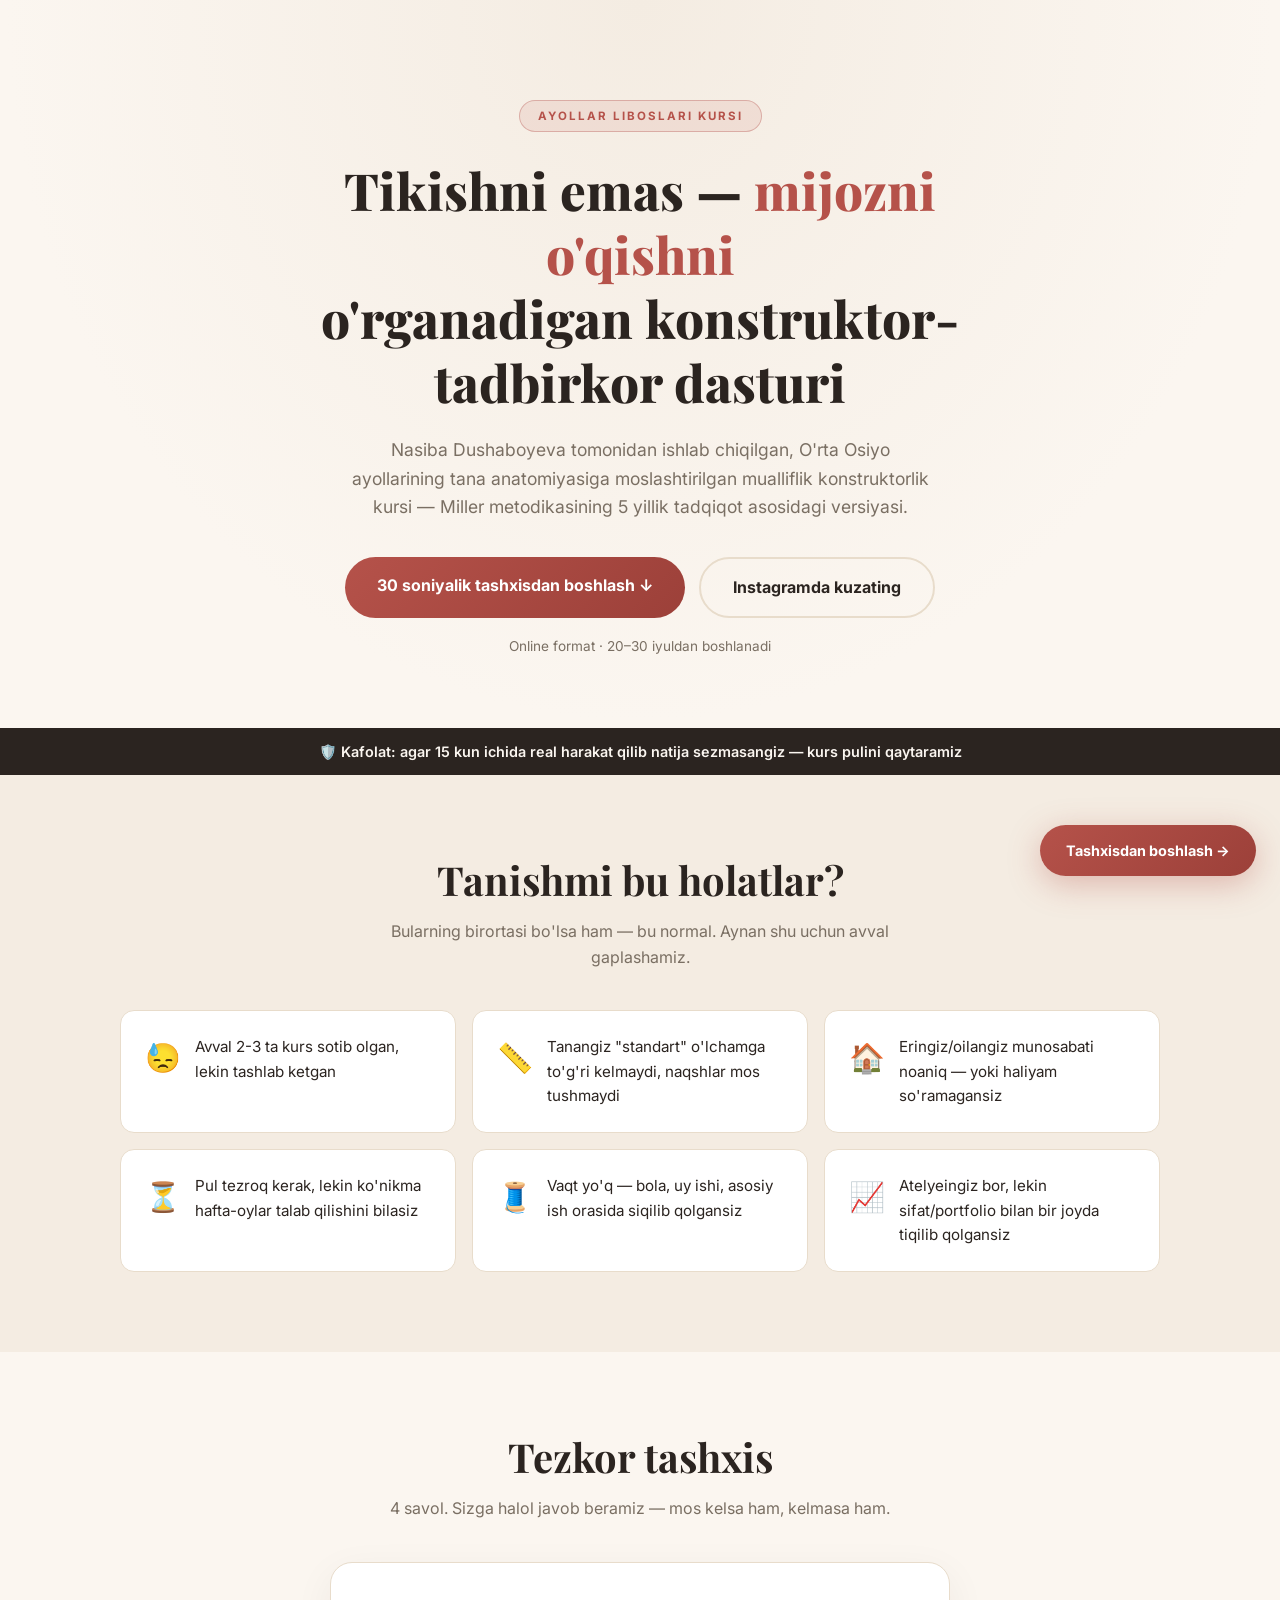
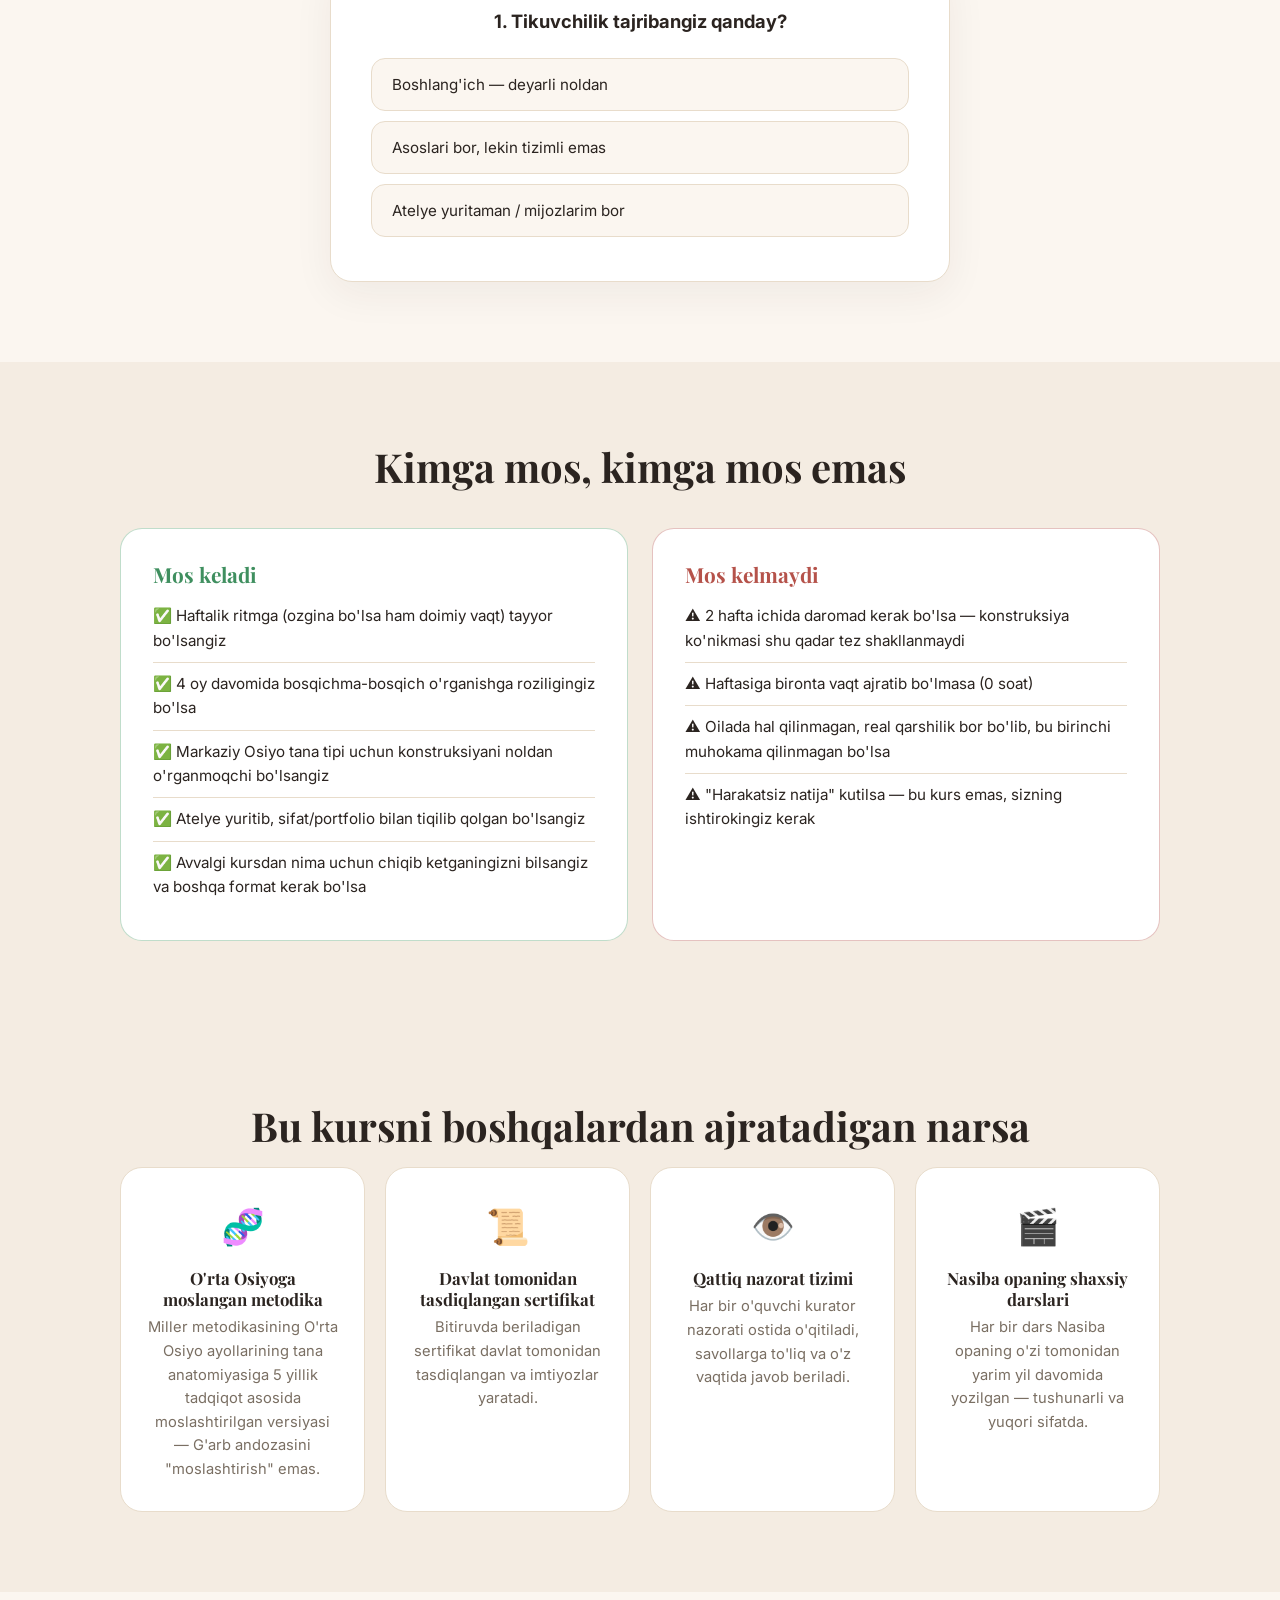
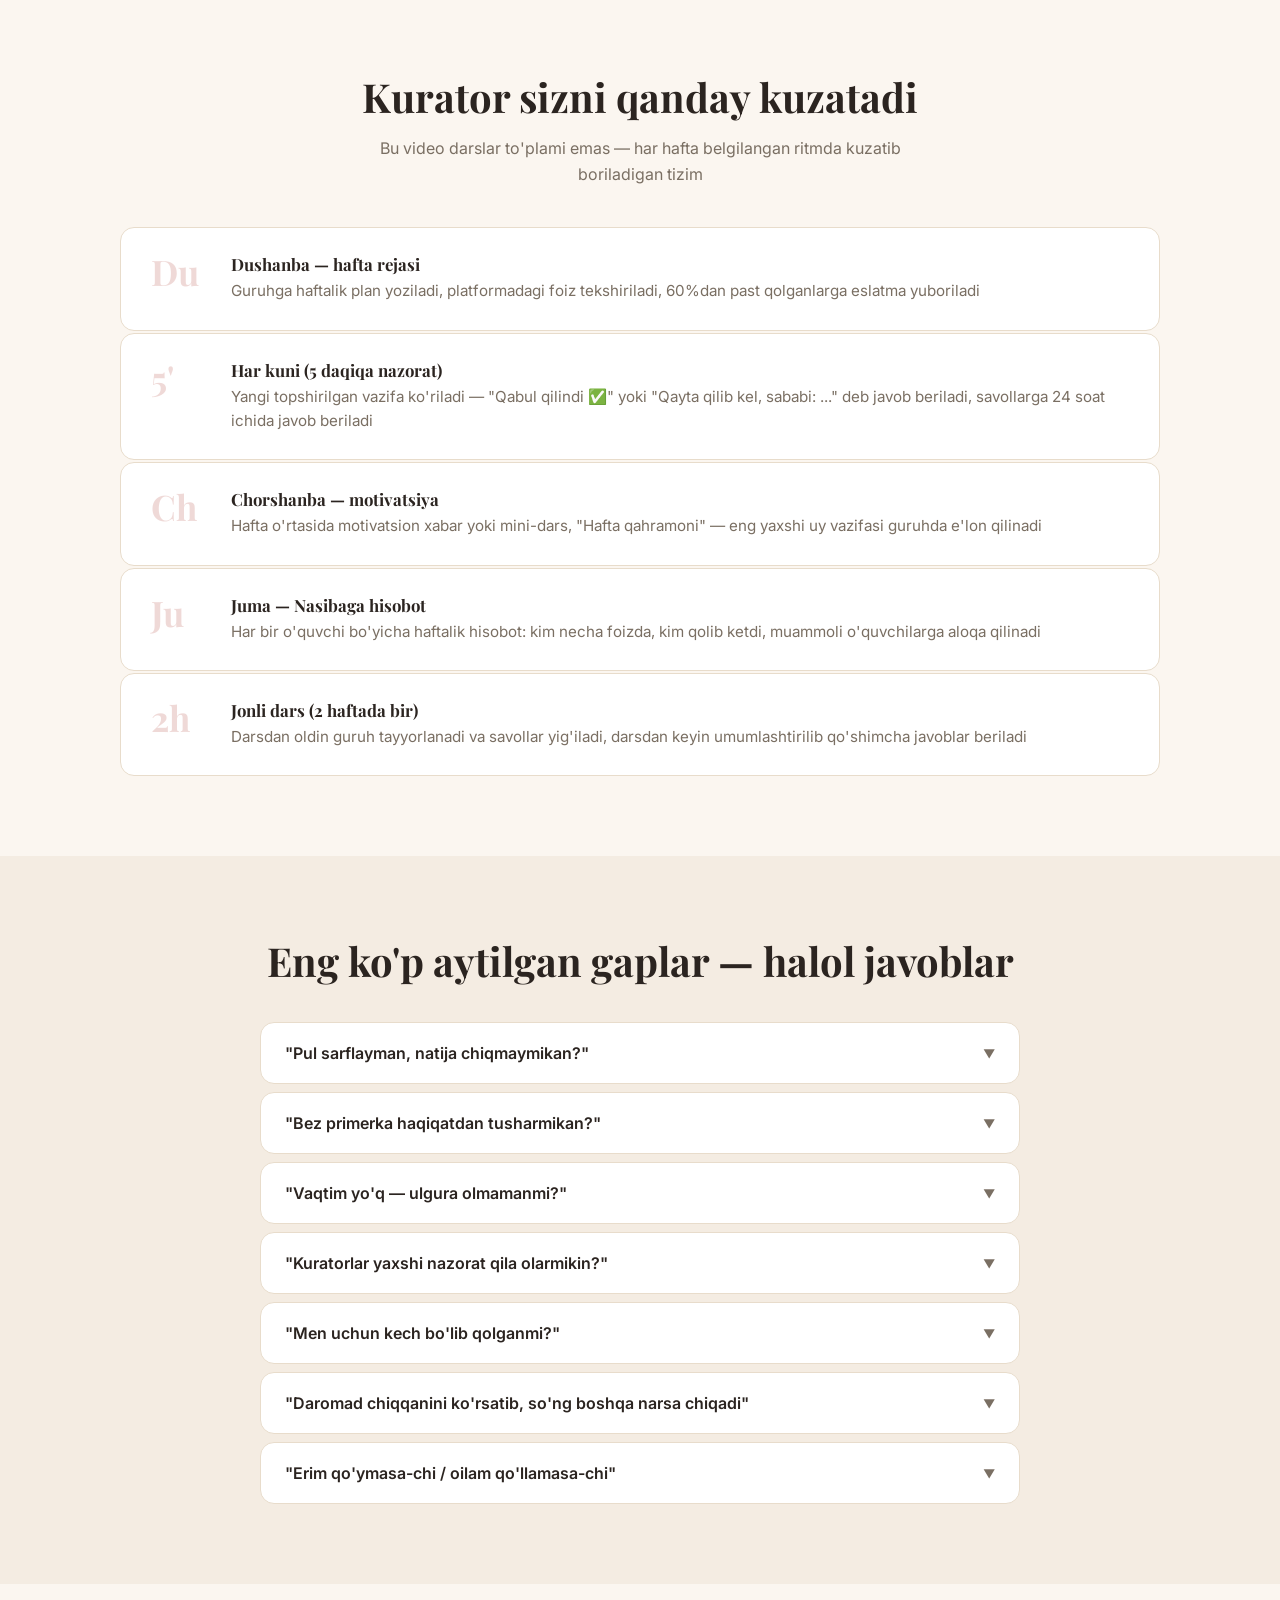
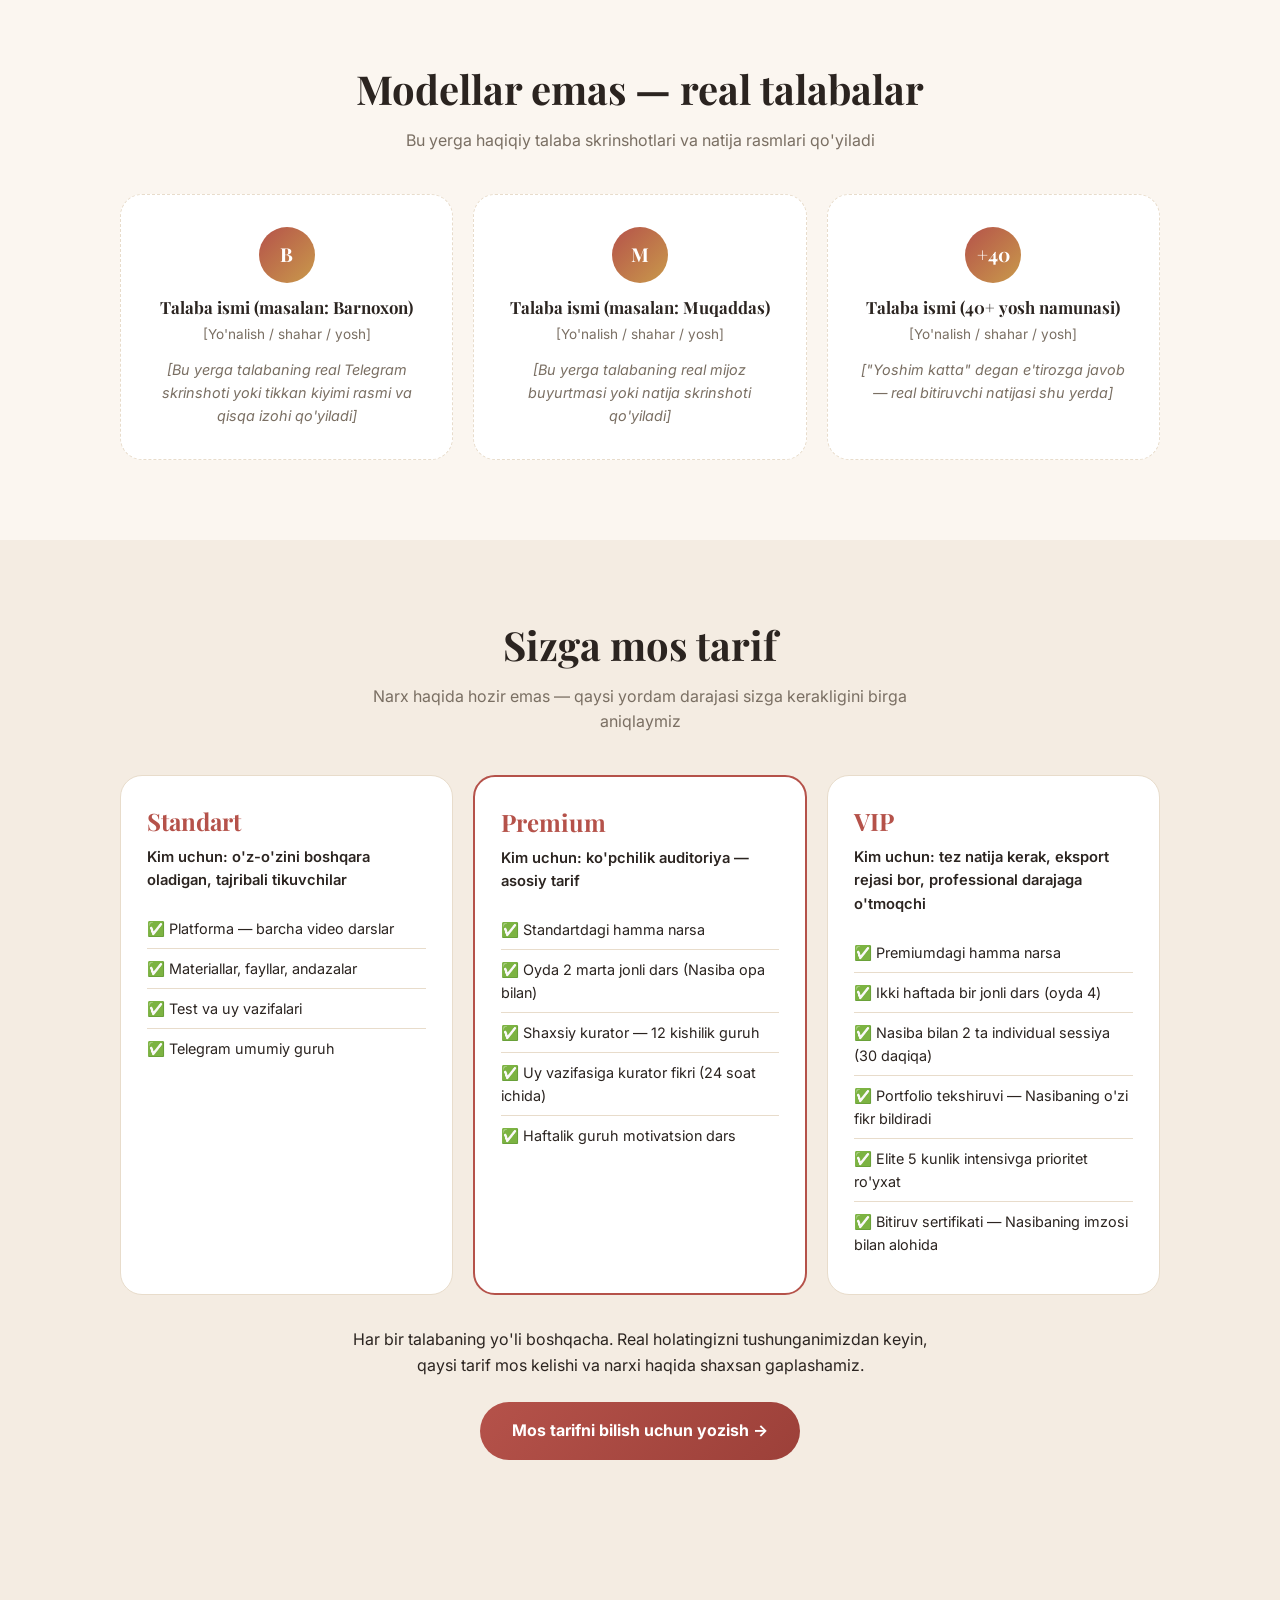
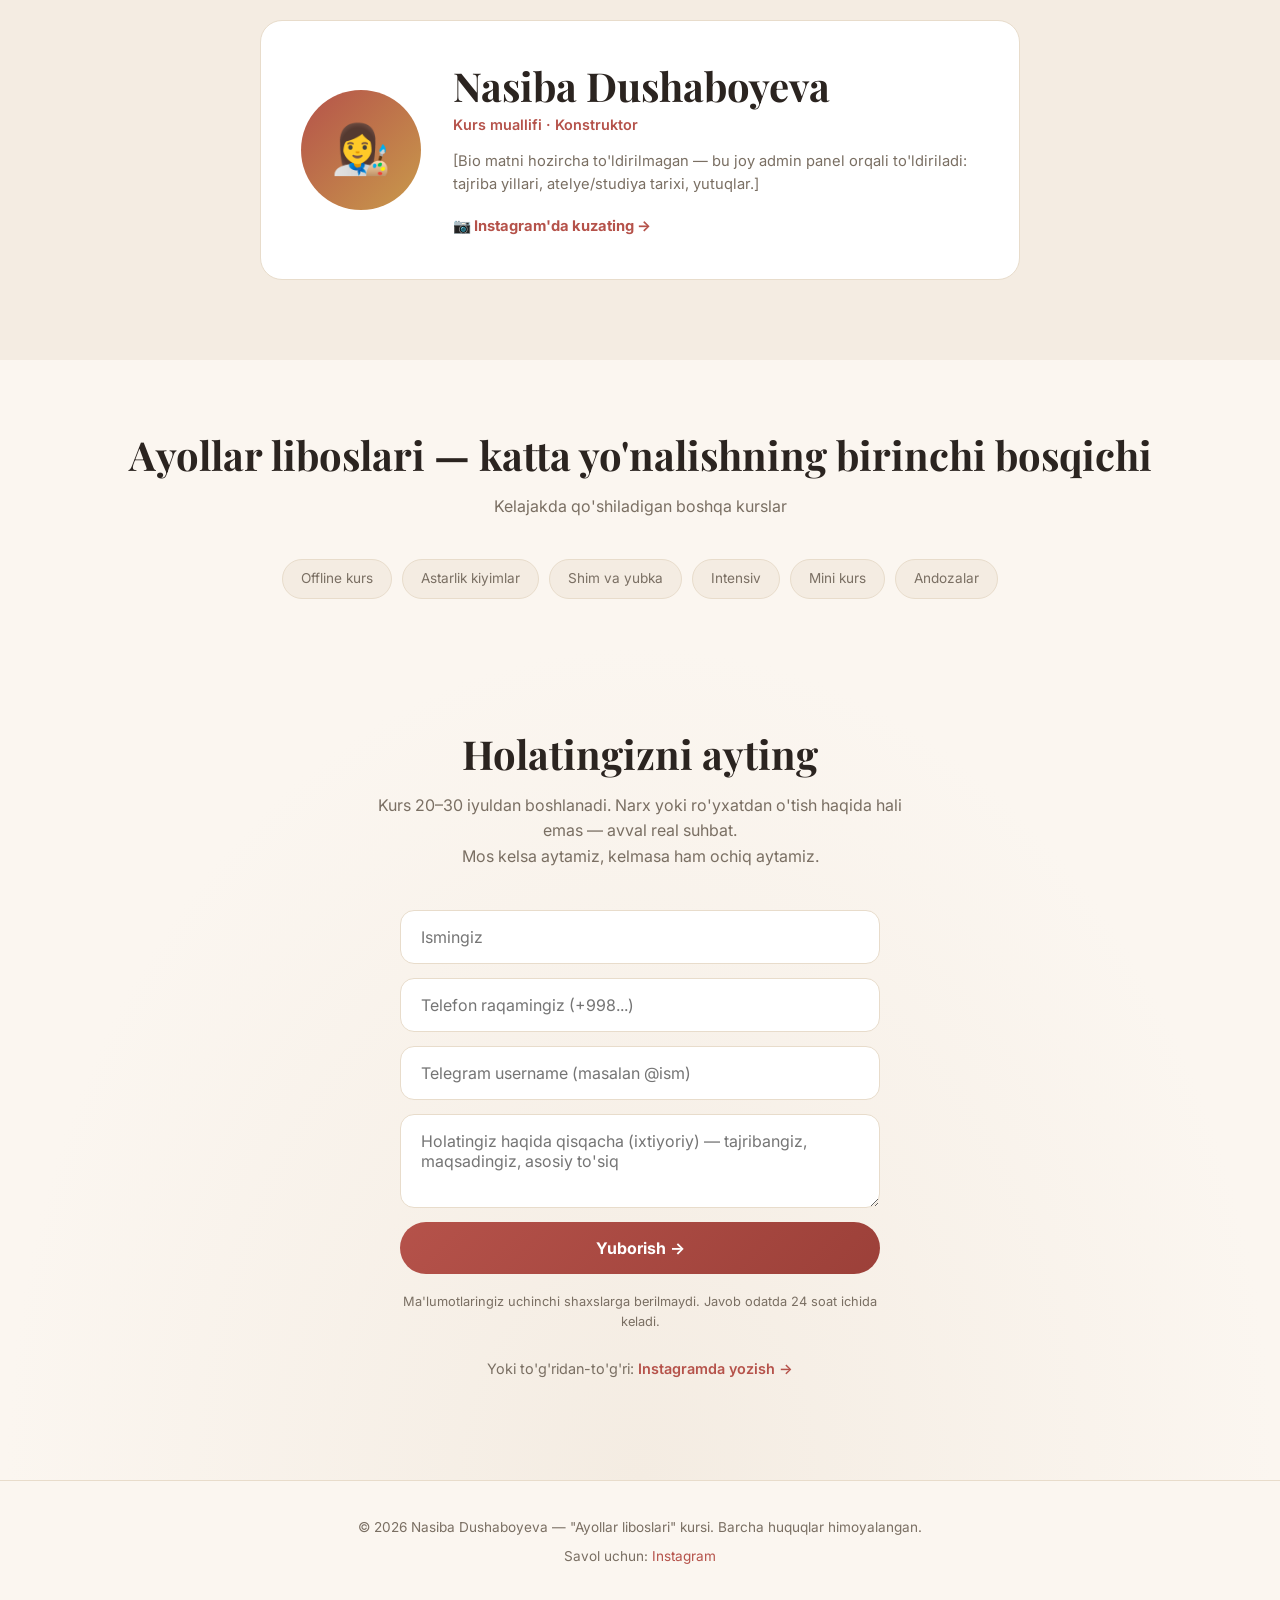
==== commit d41a4001: "Add NADO Academy sewing course landing page (#1) * feat: add NADO Academy diagnostic landing page fo" ====
--- a/website-sewing/index.html
+++ b/website-sewing/index.html
@@ -3,8 +3,8 @@
 <head>
   <meta charset="UTF-8" />
   <meta name="viewport" content="width=device-width, initial-scale=1.0" />
-  <title>NADO Academy — Tikuvchilikda sizga mos yo'lni birga topamiz</title>
-  <meta name="description" content="Kurs sotmaymiz — avval real holatingizni tahlil qilamiz. Konstruksiya, tikuv va atelye uchun halol tashxis va shaxsiy yo'l." />
+  <title>Ayollar liboslari — Nasiba Dushaboyeva kursi</title>
+  <meta name="description" content="O'rta Osiyo ayollarining tana anatomiyasiga moslashtirilgan konstruktorlik kursi. Nasiba Dushaboyeva — Miller metodikasining 5 yillik tadqiqotga asoslangan versiyasi." />
   <link rel="preconnect" href="https://fonts.googleapis.com" />
   <link href="https://fonts.googleapis.com/css2?family=Playfair+Display:wght@600;700;800&family=Inter:wght@400;500;600;700;800&display=swap" rel="stylesheet" />
   <link rel="stylesheet" href="style.css" />
@@ -16,22 +16,29 @@
 ════════════════════════════════════════════ -->
 <section class="hero">
   <div class="container">
-    <div class="badge">TASHXIS ASOSIDA YONDASHUV</div>
+    <div class="badge">AYOLLAR LIBOSLARI KURSI</div>
     <h1>
-      Tikuvchilik <span class="accent">sizga</span> mos kelishini<br>
-      avval birga aniqlaylik
+      Tikishni emas — <span class="accent">mijozni o'qishni</span><br>
+      o'rganadigan konstruktor-tadbirkor dasturi
     </h1>
     <p class="hero-sub">
-      NADO Academy hammaga bir xil kursni sotmaydi. Avval real holatingizni ko'ramiz —
-      vaqtingiz, tajribangiz, maqsadingiz. Agar mos kelmasa, buni ham ochiq aytamiz.
+      Nasiba Dushaboyeva tomonidan ishlab chiqilgan, O'rta Osiyo ayollarining tana anatomiyasiga
+      moslashtirilgan mualliflik konstruktorlik kursi — Miller metodikasining 5 yillik tadqiqot
+      asosidagi versiyasi.
     </p>
     <div class="hero-actions">
       <a href="#diagnosis" class="btn btn-primary">30 soniyalik tashxisdan boshlash ↓</a>
-      <a href="https://t.me/nado_academy" target="_blank" class="btn btn-outline">Telegramda savol berish</a>
-    </div>
-    <p class="hero-note">Halol maslahat · Hech qanday "tezda boy bo'lish" va'dasi yo'q</p>
-  </div>
-</section>
+      <a href="https://www.instagram.com/nasiba_dushaboyeva/" target="_blank" class="btn btn-outline">Instagramda kuzating</a>
+    </div>
+    <p class="hero-note">Online format · 20–30 iyuldan boshlanadi</p>
+  </div>
+</section>
+
+<div class="guarantee-bar">
+  <div class="container">
+    <p>🛡️ Kafolat: agar 15 kun ichida real harakat qilib natija sezmasangiz — kurs pulini qaytaramiz</p>
+  </div>
+</div>
 
 <!-- ═══════════════════════════════════════════
      REALITY CHECK
@@ -117,7 +124,7 @@
 
       <div class="quiz-result" data-step="result">
         <div id="resultContent"></div>
-        <a href="https://t.me/nado_academy" target="_blank" class="btn btn-primary">Holatimni batafsil aytaman →</a>
+        <a href="#contact" class="btn btn-primary">Holatimni batafsil aytaman →</a>
         <button class="quiz-restart" onclick="restartQuiz()">↺ Qaytadan boshlash</button>
       </div>
 
@@ -156,46 +163,77 @@
 </section>
 
 <!-- ═══════════════════════════════════════════
-     SYSTEM (not features)
+     WOW / METHODOLOGY
+════════════════════════════════════════════ -->
+<section class="wow">
+  <div class="container">
+    <h2>Bu kursni boshqalardan ajratadigan narsa</h2>
+    <div class="wow-grid">
+      <div class="wow-card">
+        <span class="wow-icon">🧬</span>
+        <h4>O'rta Osiyoga moslangan metodika</h4>
+        <p>Miller metodikasining O'rta Osiyo ayollarining tana anatomiyasiga 5 yillik tadqiqot asosida moslashtirilgan versiyasi — G'arb andozasini "moslashtirish" emas.</p>
+      </div>
+      <div class="wow-card">
+        <span class="wow-icon">📜</span>
+        <h4>Davlat tomonidan tasdiqlangan sertifikat</h4>
+        <p>Bitiruvda beriladigan sertifikat davlat tomonidan tasdiqlangan va imtiyozlar yaratadi.</p>
+      </div>
+      <div class="wow-card">
+        <span class="wow-icon">👁️</span>
+        <h4>Qattiq nazorat tizimi</h4>
+        <p>Har bir o'quvchi kurator nazorati ostida o'qitiladi, savollarga to'liq va o'z vaqtida javob beriladi.</p>
+      </div>
+      <div class="wow-card">
+        <span class="wow-icon">🎬</span>
+        <h4>Nasiba opaning shaxsiy darslari</h4>
+        <p>Har bir dars Nasiba opaning o'zi tomonidan yarim yil davomida yozilgan — tushunarli va yuqori sifatda.</p>
+      </div>
+    </div>
+  </div>
+</section>
+
+<!-- ═══════════════════════════════════════════
+     SYSTEM — kurator haftalik ritmi
 ════════════════════════════════════════════ -->
 <section class="system">
   <div class="container">
-    <h2>Tizim qanday ishlaydi</h2>
-    <p class="section-sub">Bu video darslar to'plami emas — kuzatib boriladigan tizim</p>
+    <h2>Kurator sizni qanday kuzatadi</h2>
+    <p class="section-sub">Bu video darslar to'plami emas — har hafta belgilangan ritmda kuzatib boriladigan tizim</p>
     <div class="system-list">
       <div class="system-item">
-        <div class="system-num">01</div>
+        <div class="system-num">Du</div>
         <div>
-          <h4>Haftalik ritm</h4>
-          <p>Har hafta aniq vazifa va aniq muddat — "keyinroq qilaman" degan holatga o'rin qolmaydi</p>
+          <h4>Dushanba — hafta rejasi</h4>
+          <p>Guruhga haftalik plan yoziladi, platformadagi foiz tekshiriladi, 60%dan past qolganlarga eslatma yuboriladi</p>
         </div>
       </div>
       <div class="system-item">
-        <div class="system-num">02</div>
+        <div class="system-num">5'</div>
         <div>
-          <h4>Kurator nazorati</h4>
-          <p>Ismli kurator har kuni ishingizni ko'rib chiqadi — taxmin qilib o'tirishingiz shart emas</p>
+          <h4>Har kuni (5 daqiqa nazorat)</h4>
+          <p>Yangi topshirilgan vazifa ko'riladi — "Qabul qilindi ✅" yoki "Qayta qilib kel, sababi: ..." deb javob beriladi, savollarga 24 soat ichida javob beriladi</p>
         </div>
       </div>
       <div class="system-item">
-        <div class="system-num">03</div>
+        <div class="system-num">Ch</div>
         <div>
-          <h4>Nasiba tomonidan portfolio ko'rib chiqish</h4>
-          <p>Shunchaki "tugatdingiz" emas — ishingiz bozor talabiga mosligi haqida real fikr olasiz</p>
+          <h4>Chorshanba — motivatsiya</h4>
+          <p>Hafta o'rtasida motivatsion xabar yoki mini-dars, "Hafta qahramoni" — eng yaxshi uy vazifasi guruhda e'lon qilinadi</p>
         </div>
       </div>
       <div class="system-item">
-        <div class="system-num">04</div>
+        <div class="system-num">Ju</div>
         <div>
-          <h4>Talabalar jamoasi</h4>
-          <p>Sizga o'xshash ayollarning real jarayonini va natijasini ko'rib borasiz — yolg'iz emassiz</p>
+          <h4>Juma — Nasibaga hisobot</h4>
+          <p>Har bir o'quvchi bo'yicha haftalik hisobot: kim necha foizda, kim qolib ketdi, muammoli o'quvchilarga aloqa qilinadi</p>
         </div>
       </div>
       <div class="system-item">
-        <div class="system-num">05</div>
+        <div class="system-num">2h</div>
         <div>
-          <h4>Markaziy Osiyo tana anatomiyasi</h4>
-          <p>G'arb andozalarini "moslashtirish" emas — o'zingiz va mijozlaringiz uchun to'g'ridan-to'g'ri o'lchab konstruksiya qilish</p>
+          <h4>Jonli dars (2 haftada bir)</h4>
+          <p>Darsdan oldin guruh tayyorlanadi va savollar yig'iladi, darsdan keyin umumlashtirilib qo'shimcha javoblar beriladi</p>
         </div>
       </div>
     </div>
@@ -211,70 +249,79 @@
     <div class="faq-list">
       <div class="faq-item">
         <button class="faq-q" onclick="toggleFaq(this)">
-          "Avval pul sarflab kurs olganman, tashlab ketganman"
-          <span class="faq-arrow">▼</span>
-        </button>
-        <div class="faq-a">
-          Bu juda muhim signal. Avval nimadan to'xtaganingizni aniqlashtiramiz — kontent zerikarli edi,
-          qo'llab-quvvatlash yo'q edi, yoki motivatsiya yo'qoldi. Bu yerda haftalik kuzatuv va har kuni
-          ishingizni ko'rib turadigan kurator bor — aynan "tashlab ketish" muammosiga qarshi qurilgan format.
-          Lekin agar sabab boshqacha bo'lsa, buni ham ochiq aytamiz.
-        </div>
-      </div>
-      <div class="faq-item">
-        <button class="faq-q" onclick="toggleFaq(this)">
-          "Tanam standart emas, menga mos kelmaydi"
-          <span class="faq-arrow">▼</span>
-        </button>
-        <div class="faq-a">
-          Bu kursda tayyor andozani tanangizga "moslashtirish" o'rgatilmaydi — Markaziy Osiyo ayollari
-          tana tipiga mos o'lchash va konstruksiya qilish o'rgatiladi. Bu nafaqat o'zingiz, balki turli
-          tana tipidagi mijozlaringiz uchun ham ishlaydi.
-        </div>
-      </div>
-      <div class="faq-item">
-        <button class="faq-q" onclick="toggleFaq(this)">
-          "Vaqtim yo'q — bola, uy ishi, eringiz"
-          <span class="faq-arrow">▼</span>
-        </button>
-        <div class="faq-a">
-          Haqiqatda haftasiga necha soat ajrata olasizni o'zingiz bilasiz. Platforma 24/7 ochiq,
-          jonli darslar oyiga atiga 2 marta. Lekin agar haftasiga 0 soat bo'lsa — halol aytamiz: bu kurs
-          hozir emas, keyinroq mos keladi. Vaqt muammosi bormi yoki energiya/tartib muammosi — buni
-          birga aniqlashtiramiz.
-        </div>
-      </div>
-      <div class="faq-item">
-        <button class="faq-q" onclick="toggleFaq(this)">
-          "Daromad raqamlari ishonarli emas"
-          <span class="faq-arrow">▼</span>
-        </button>
-        <div class="faq-a">
-          To'g'ri, raqamlarga ishonmang. Real talabalarning Telegram skrinshotlari, real tikilgan
-          kiyimlari, real mijoz buyurtmalarini ko'rsatamiz — modellar emas, sizga o'xshagan odamlar.
-          Quyida namunalarni ko'ring.
-        </div>
-      </div>
-      <div class="faq-item">
-        <button class="faq-q" onclick="toggleFaq(this)">
-          "Eringiz/oilam ruxsat bermaydi"
-          <span class="faq-arrow">▼</span>
-        </button>
-        <div class="faq-a">
-          Bu — haqiqatan aytilgan "yo'q"mi, yoki siz so'ramasdan shunday deb o'ylayapsizmi? Agar
-          haqiqatan qarshilik bo'lsa, avval shuni hal qilish kerak — kurs buni hal qilmaydi.
-          Lekin ko'pincha "birinchi oyda daromad qilaman" deb aniq reja bilan gaplashilganda
-          munosabat o'zgaradi. Bu hobbi emas, kasb — va u uydan boshlanadi.
-        </div>
-      </div>
-      <div class="faq-item">
-        <button class="faq-q" onclick="toggleFaq(this)">
-          "Yoshim katta (40-50), kech emasmi?"
-          <span class="faq-arrow">▼</span>
-        </button>
-        <div class="faq-a">
-          Yosh — muammo emas, ko'nikma yo'qligi muammo. Va ko'nikma 4 oyda shakllanadi.
-          Quyida 40 yoshdan oshgan bitiruvchilarimiz natijalarini ko'rasiz.
+          "Pul sarflayman, natija chiqmaymikan?"
+          <span class="faq-arrow">▼</span>
+        </button>
+        <div class="faq-a">
+          Bu eng katta to'siq — ayniqsa avval boshqa kursga pul ketgan bo'lsa, qayta xavf olishni
+          istamaysiz. Shu uchun: 15 kun ichida real harakat qilib natija sezmasangiz, kurs pulini
+          qaytaramiz. Pastda real o'quvchilarning raqamlar bilan misollarini ko'rasiz.
+        </div>
+      </div>
+      <div class="faq-item">
+        <button class="faq-q" onclick="toggleFaq(this)">
+          "Bez primerka haqiqatdan tusharmikan?"
+          <span class="faq-arrow">▼</span>
+        </button>
+        <div class="faq-a">
+          "Hamma aytadi, lekin mening qomatim boshqacha" — bu texnik ishonchsizlik tabiiy.
+          Bu kursda tayyor andozani tanangizga moslashtirish emas, O'zbek ayoli uchun yaratilgan
+          metodika bilan nostandart qomatlarga ham mos konstruksiya qilish o'rgatiladi.
+        </div>
+      </div>
+      <div class="faq-item">
+        <button class="faq-q" onclick="toggleFaq(this)">
+          "Vaqtim yo'q — ulgura olmamanmi?"
+          <span class="faq-arrow">▼</span>
+        </button>
+        <div class="faq-a">
+          3 farzand, uy ishi, er — ko'pchilik ayolda vaqt cheklangan, buni bilamiz. Platforma 24/7
+          ochiq, kechasi ham kirishingiz mumkin. Oyda atigi 2 marta jonli dars — qolgan hammasini
+          o'z tezligingizda o'tasiz.
+        </div>
+      </div>
+      <div class="faq-item">
+        <button class="faq-q" onclick="toggleFaq(this)">
+          "Kuratorlar yaxshi nazorat qila olarmikin?"
+          <span class="faq-arrow">▼</span>
+        </button>
+        <div class="faq-a">
+          "Pul to'layman, lekin kimdir jiddiy qararmikan" — adolatli savol. Kursga kirishda shaxsiy
+          kuratoringiz video orqali siz bilan tanishadi: 4 oy davomida sizning shaxsiy murabbiyingiz —
+          ismli, yuzli inson, "noma'lum operator" emas.
+        </div>
+      </div>
+      <div class="faq-item">
+        <button class="faq-q" onclick="toggleFaq(this)">
+          "Men uchun kech bo'lib qolganmi?"
+          <span class="faq-arrow">▼</span>
+        </button>
+        <div class="faq-a">
+          40-50 yoshli ayollar ko'p shunday o'ylaydi — "endi o'rganib nima qilaman?". Yosh muammo
+          emas, ko'nikma yo'qligi muammo. Quyida 40 yoshdan oshgan bitiruvchilarimizning real
+          natijalarini ko'rasiz.
+        </div>
+      </div>
+      <div class="faq-item">
+        <button class="faq-q" onclick="toggleFaq(this)">
+          "Daromad chiqqanini ko'rsatib, so'ng boshqa narsa chiqadi"
+          <span class="faq-arrow">▼</span>
+        </button>
+        <div class="faq-a">
+          Bozorda soxta va'dalar ko'p, raqamlarga ishonmaslik to'g'ri. Shu uchun biz raqam emas —
+          real odam, real chek, real skrinshotlarni ko'rsatamiz. Barnaxon va Muqaddas hikoyasi
+          aynan shuning uchun kuchli.
+        </div>
+      </div>
+      <div class="faq-item">
+        <button class="faq-q" onclick="toggleFaq(this)">
+          "Erim qo'ymasa-chi / oilam qo'llamasa-chi"
+          <span class="faq-arrow">▼</span>
+        </button>
+        <div class="faq-a">
+          O'zbekistonda bu jiddiy to'siq — ko'p ayol kurs haqida eridan yashirincha so'raydi.
+          Bu hobbi emas — bu kasb. Birinchi oyda kurs pulini qaytarish mumkin bo'lgan reja bilan
+          gaplashilganda, oila munosabati ham ko'pincha o'zgaradi.
         </div>
       </div>
     </div>
@@ -314,30 +361,90 @@
 <!-- ═══════════════════════════════════════════
      POSITIONING (narx emas, yo'l)
 ════════════════════════════════════════════ -->
-<section class="positioning">
-  <div class="container">
-    <h2>Sizning yo'lingiz</h2>
-    <p class="section-sub">Har bir talaba uchun kerakli yordam darajasi boshqacha — narx haqida emas, yo'l haqida gaplashamiz</p>
+<section class="positioning" id="tariffs">
+  <div class="container">
+    <h2>Sizga mos tarif</h2>
+    <p class="section-sub">Narx haqida hozir emas — qaysi yordam darajasi sizga kerakligini birga aniqlaymiz</p>
     <div class="pos-grid">
       <div class="pos-card">
-        <h4>Boshlang'ich + oila bosimi</h4>
-        <p>Sizga kerak bo'lgan narsa — kuratorlangan ritm va sizga o'xshagan ayollar jamoasi.
-        Bu yerda yolg'iz qolmaysiz, har qadam belgilangan.</p>
+        <h4>Standart</h4>
+        <p class="pos-for">Kim uchun: o'z-o'zini boshqara oladigan, tajribali tikuvchilar</p>
+        <ul class="pos-features">
+          <li>Platforma — barcha video darslar</li>
+          <li>Materiallar, fayllar, andazalar</li>
+          <li>Test va uy vazifalari</li>
+          <li>Telegram umumiy guruh</li>
+        </ul>
+      </div>
+      <div class="pos-card pos-highlight">
+        <h4>Premium</h4>
+        <p class="pos-for">Kim uchun: ko'pchilik auditoriya — asosiy tarif</p>
+        <ul class="pos-features">
+          <li>Standartdagi hamma narsa</li>
+          <li>Oyda 2 marta jonli dars (Nasiba opa bilan)</li>
+          <li>Shaxsiy kurator — 12 kishilik guruh</li>
+          <li>Uy vazifasiga kurator fikri (24 soat ichida)</li>
+          <li>Haftalik guruh motivatsion dars</li>
+        </ul>
       </div>
       <div class="pos-card">
-        <h4>Tajribali, lekin to'xtab qolgan</h4>
-        <p>Sizga kerak bo'lgan narsa — har bir ishingizga shaxsiy fikr va portfolio ko'rib chiqish.
-        Bu hammani o'zgartiradi.</p>
-      </div>
-      <div class="pos-card">
-        <h4>Atelyeni kattalashtirish</h4>
-        <p>Sizga kerak bo'lgan narsa — tezkor amaliyot va Nasibaning sifat nazorati. Vaqt muhim.</p>
+        <h4>VIP</h4>
+        <p class="pos-for">Kim uchun: tez natija kerak, eksport rejasi bor, professional darajaga o'tmoqchi</p>
+        <ul class="pos-features">
+          <li>Premiumdagi hamma narsa</li>
+          <li>Ikki haftada bir jonli dars (oyda 4)</li>
+          <li>Nasiba bilan 2 ta individual sessiya (30 daqiqa)</li>
+          <li>Portfolio tekshiruvi — Nasibaning o'zi fikr bildiradi</li>
+          <li>Elite 5 kunlik intensivga prioritet ro'yxat</li>
+          <li>Bitiruv sertifikati — Nasibaning imzosi bilan alohida</li>
+        </ul>
       </div>
     </div>
     <p class="pos-bottom">
       Har bir talabaning yo'li boshqacha. Real holatingizni tushunganimizdan keyin,
-      to'g'ri yondashuv o'z-o'zidan ravshan bo'ladi.
+      qaysi tarif mos kelishi va narxi haqida shaxsan gaplashamiz.
     </p>
+    <a href="#contact" class="btn btn-primary">Mos tarifni bilish uchun yozish →</a>
+  </div>
+</section>
+
+<!-- ═══════════════════════════════════════════
+     ABOUT NASIBA
+════════════════════════════════════════════ -->
+<section class="about-author">
+  <div class="container">
+    <div class="author-card">
+      <div class="author-photo" aria-hidden="true">👩‍🎨</div>
+      <div class="author-info">
+        <h2 class="author-name">Nasiba Dushaboyeva</h2>
+        <p class="author-role">Kurs muallifi · Konstruktor</p>
+        <p class="author-bio">
+          [Bio matni hozircha to'ldirilmagan — bu joy admin panel orqali to'ldiriladi:
+          tajriba yillari, atelye/studiya tarixi, yutuqlar.]
+        </p>
+        <a href="https://www.instagram.com/nasiba_dushaboyeva/" target="_blank" class="author-social">
+          📷 Instagram'da kuzating →
+        </a>
+      </div>
+    </div>
+  </div>
+</section>
+
+<!-- ═══════════════════════════════════════════
+     PRODUCT LINE TEASER
+════════════════════════════════════════════ -->
+<section class="products-teaser">
+  <div class="container">
+    <h2>Ayollar liboslari — katta yo'nalishning birinchi bosqichi</h2>
+    <p class="section-sub">Kelajakda qo'shiladigan boshqa kurslar</p>
+    <div class="products-chips">
+      <span class="chip">Offline kurs</span>
+      <span class="chip">Astarlik kiyimlar</span>
+      <span class="chip">Shim va yubka</span>
+      <span class="chip">Intensiv</span>
+      <span class="chip">Mini kurs</span>
+      <span class="chip">Andozalar</span>
+    </div>
   </div>
 </section>
 
@@ -348,7 +455,7 @@
   <div class="container">
     <h2>Holatingizni ayting</h2>
     <p class="section-sub">
-      Narx yoki ro'yxatdan o'tish haqida hali emas — avval real suhbat.<br>
+      Kurs 20–30 iyuldan boshlanadi. Narx yoki ro'yxatdan o'tish haqida hali emas — avval real suhbat.<br>
       Mos kelsa aytamiz, kelmasa ham ochiq aytamiz.
     </p>
 
@@ -374,7 +481,7 @@
     </div>
 
     <p class="form-alt">
-      Yoki to'g'ridan-to'g'ri: <a href="https://t.me/nado_academy" target="_blank">Telegramda yozish →</a>
+      Yoki to'g'ridan-to'g'ri: <a href="https://www.instagram.com/nasiba_dushaboyeva/" target="_blank">Instagramda yozish →</a>
     </p>
   </div>
 </section>
@@ -384,9 +491,9 @@
 ════════════════════════════════════════════ -->
 <footer class="footer">
   <div class="container">
-    <p>© 2026 NADO Academy. Barcha huquqlar himoyalangan.</p>
+    <p>© 2026 Nasiba Dushaboyeva — "Ayollar liboslari" kursi. Barcha huquqlar himoyalangan.</p>
     <p class="footer-contact">
-      Savol uchun: <a href="https://t.me/nado_academy" target="_blank">@nado_academy</a>
+      Savol uchun: <a href="https://www.instagram.com/nasiba_dushaboyeva/" target="_blank">Instagram</a>
     </p>
   </div>
 </footer>
--- a/website-sewing/style.css
+++ b/website-sewing/style.css
@@ -126,6 +126,17 @@
   margin-bottom: 18px;
 }
 .hero-note { margin-top: 8px; font-size: 0.85rem; color: var(--muted); }
+
+/* ═══════════════════════════════════════
+   GUARANTEE BAR
+═══════════════════════════════════════ */
+.guarantee-bar {
+  background: var(--dark);
+  color: var(--cream);
+  padding: 12px 0;
+  text-align: center;
+}
+.guarantee-bar p { font-size: 0.9rem; font-weight: 600; }
 
 /* ═══════════════════════════════════════
    REALITY CHECK
@@ -242,6 +253,26 @@
 .fw-yes li:last-child, .fw-no li:last-child { border-bottom: none; }
 
 /* ═══════════════════════════════════════
+   WOW / METHODOLOGY
+═══════════════════════════════════════ */
+.wow { padding: 80px 0; background: var(--cream2); }
+.wow-grid {
+  display: grid;
+  grid-template-columns: repeat(auto-fit, minmax(240px, 1fr));
+  gap: 20px;
+  margin-top: 16px;
+}
+.wow-card {
+  background: var(--card);
+  border: 1px solid var(--border);
+  border-radius: var(--radius-lg);
+  padding: 30px 26px;
+  text-align: center;
+}
+.wow-icon { font-size: 2.2rem; display: block; margin-bottom: 14px; }
+.wow-card p { color: var(--muted); font-size: 0.92rem; }
+
+/* ═══════════════════════════════════════
    SYSTEM
 ═══════════════════════════════════════ */
 .system { padding: 80px 0; }
@@ -368,14 +399,77 @@
   border-radius: var(--radius-lg);
   padding: 30px 26px;
 }
-.pos-card h4 { color: var(--accent); margin-bottom: 10px; }
+.pos-card h4 { color: var(--accent); margin-bottom: 10px; font-size: 1.5rem; }
 .pos-card p { color: var(--muted); font-size: 0.92rem; }
+.pos-card.pos-highlight { border: 2px solid var(--accent); transform: translateY(-6px); }
+.pos-for { font-weight: 600; color: var(--dark) !important; margin-bottom: 16px !important; }
+.pos-features { margin-top: 4px; }
+.pos-features li {
+  padding: 8px 0;
+  border-bottom: 1px solid var(--border);
+  font-size: 0.9rem;
+  color: var(--dark);
+}
+.pos-features li::before { content: '✅ '; }
+.pos-features li:last-child { border-bottom: none; }
 .pos-bottom {
   text-align: center;
   max-width: 600px;
   margin: 32px auto 0;
   color: var(--dark);
   font-size: 1rem;
+}
+.positioning .btn { display: block; width: max-content; margin: 24px auto 0; }
+
+/* ═══════════════════════════════════════
+   ABOUT AUTHOR
+═══════════════════════════════════════ */
+.about-author { padding: 80px 0; background: var(--cream2); }
+.author-card {
+  max-width: 760px;
+  margin: 0 auto;
+  background: var(--card);
+  border: 1px solid var(--border);
+  border-radius: var(--radius-lg);
+  padding: 40px;
+  display: flex;
+  gap: 32px;
+  align-items: center;
+}
+.author-photo {
+  width: 120px;
+  height: 120px;
+  flex-shrink: 0;
+  border-radius: 50%;
+  background: linear-gradient(135deg, var(--accent), var(--gold));
+  display: flex;
+  align-items: center;
+  justify-content: center;
+  font-size: 3rem;
+}
+.author-name { text-align: left; margin-bottom: 2px; }
+.author-role { color: var(--accent); font-weight: 600; font-size: 0.9rem; margin-bottom: 14px; }
+.author-bio { color: var(--muted); font-size: 0.92rem; margin-bottom: 16px; }
+.author-social { color: var(--accent); font-weight: 700; font-size: 0.92rem; }
+
+/* ═══════════════════════════════════════
+   PRODUCTS TEASER
+═══════════════════════════════════════ */
+.products-teaser { padding: 70px 0 40px; text-align: center; }
+.products-chips {
+  display: flex;
+  flex-wrap: wrap;
+  justify-content: center;
+  gap: 10px;
+  margin-top: 8px;
+}
+.chip {
+  background: var(--cream2);
+  border: 1px solid var(--border);
+  border-radius: 50px;
+  padding: 8px 18px;
+  font-size: 0.85rem;
+  color: var(--muted);
 }
 
 /* ═══════════════════════════════════════
@@ -465,4 +559,7 @@
   .sticky-cta { bottom: 16px; right: 16px; }
   .sticky-cta .btn { font-size: 0.85rem; padding: 13px 22px; }
   .hero-actions { flex-direction: column; align-items: center; }
-}
+  .author-card { flex-direction: column; text-align: center; padding: 32px 24px; }
+  .author-name, .author-role { text-align: center; }
+  .pos-card.pos-highlight { transform: none; }
+}
